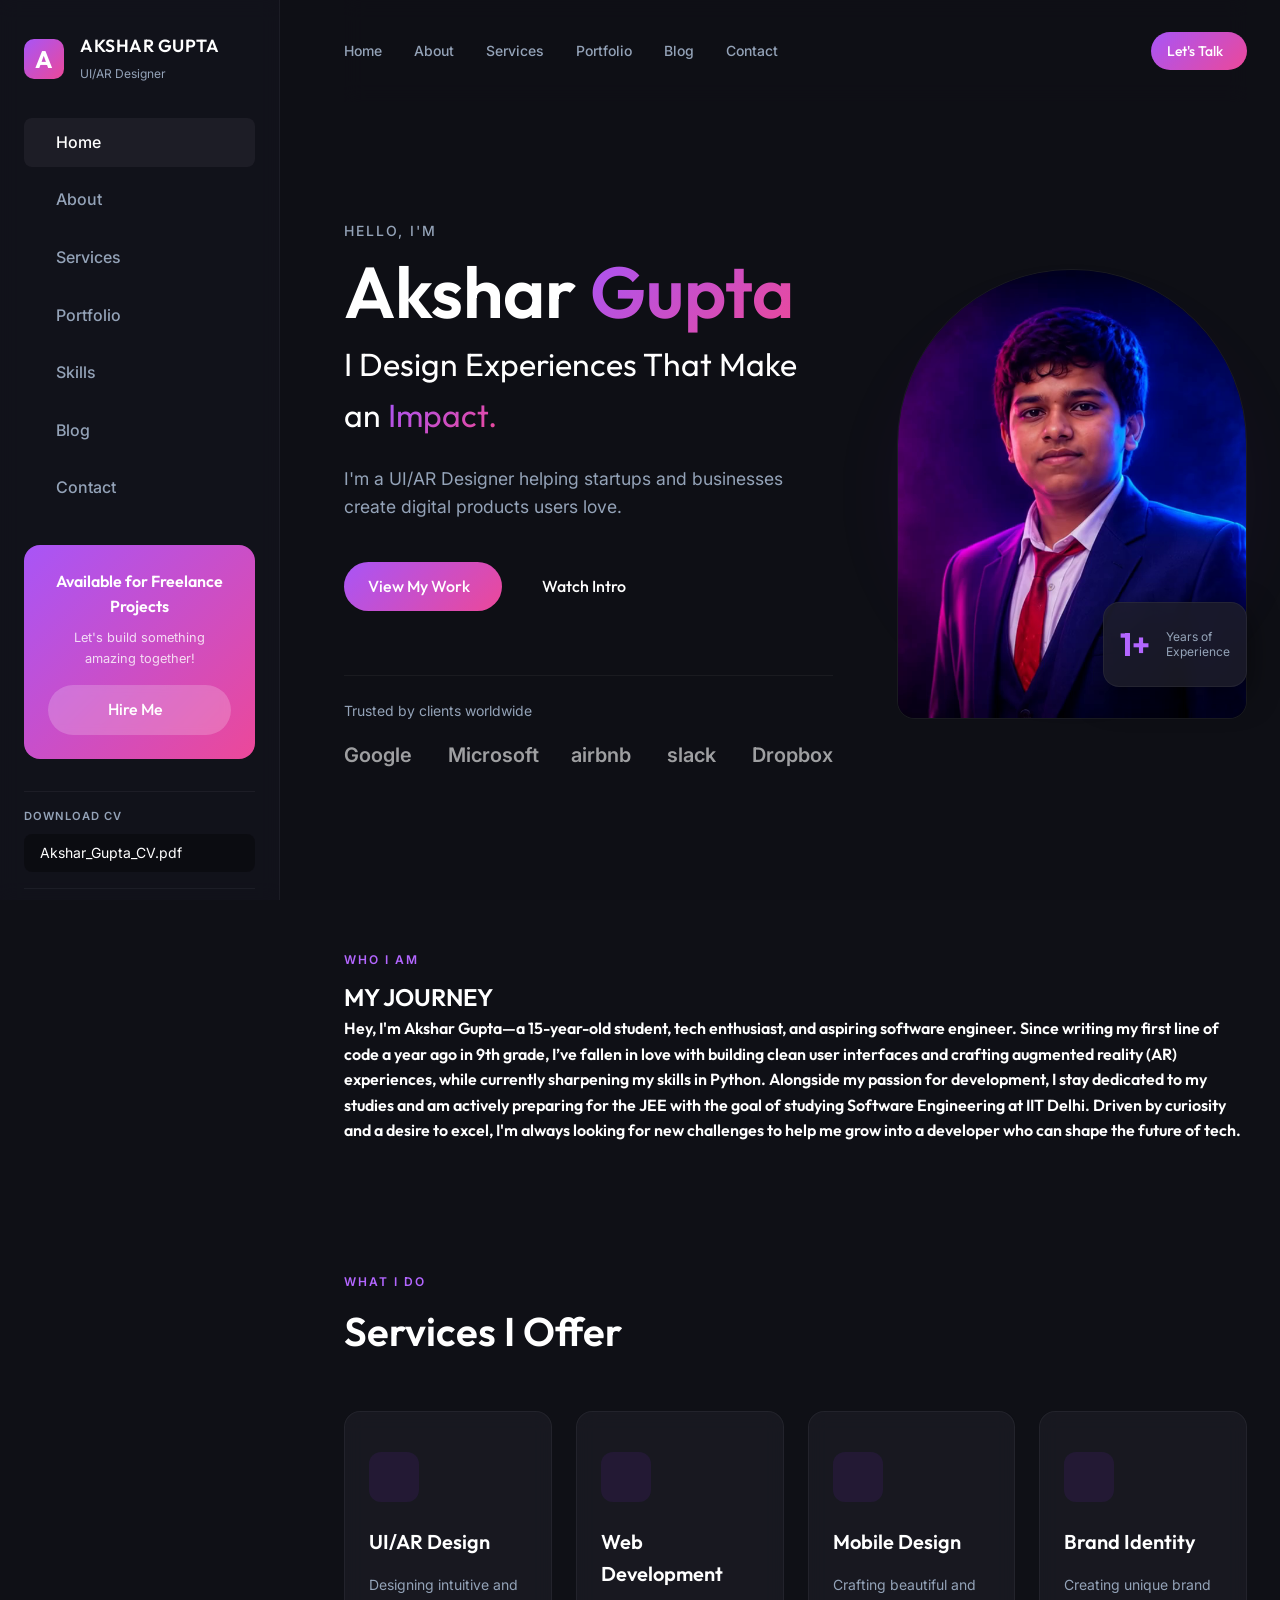
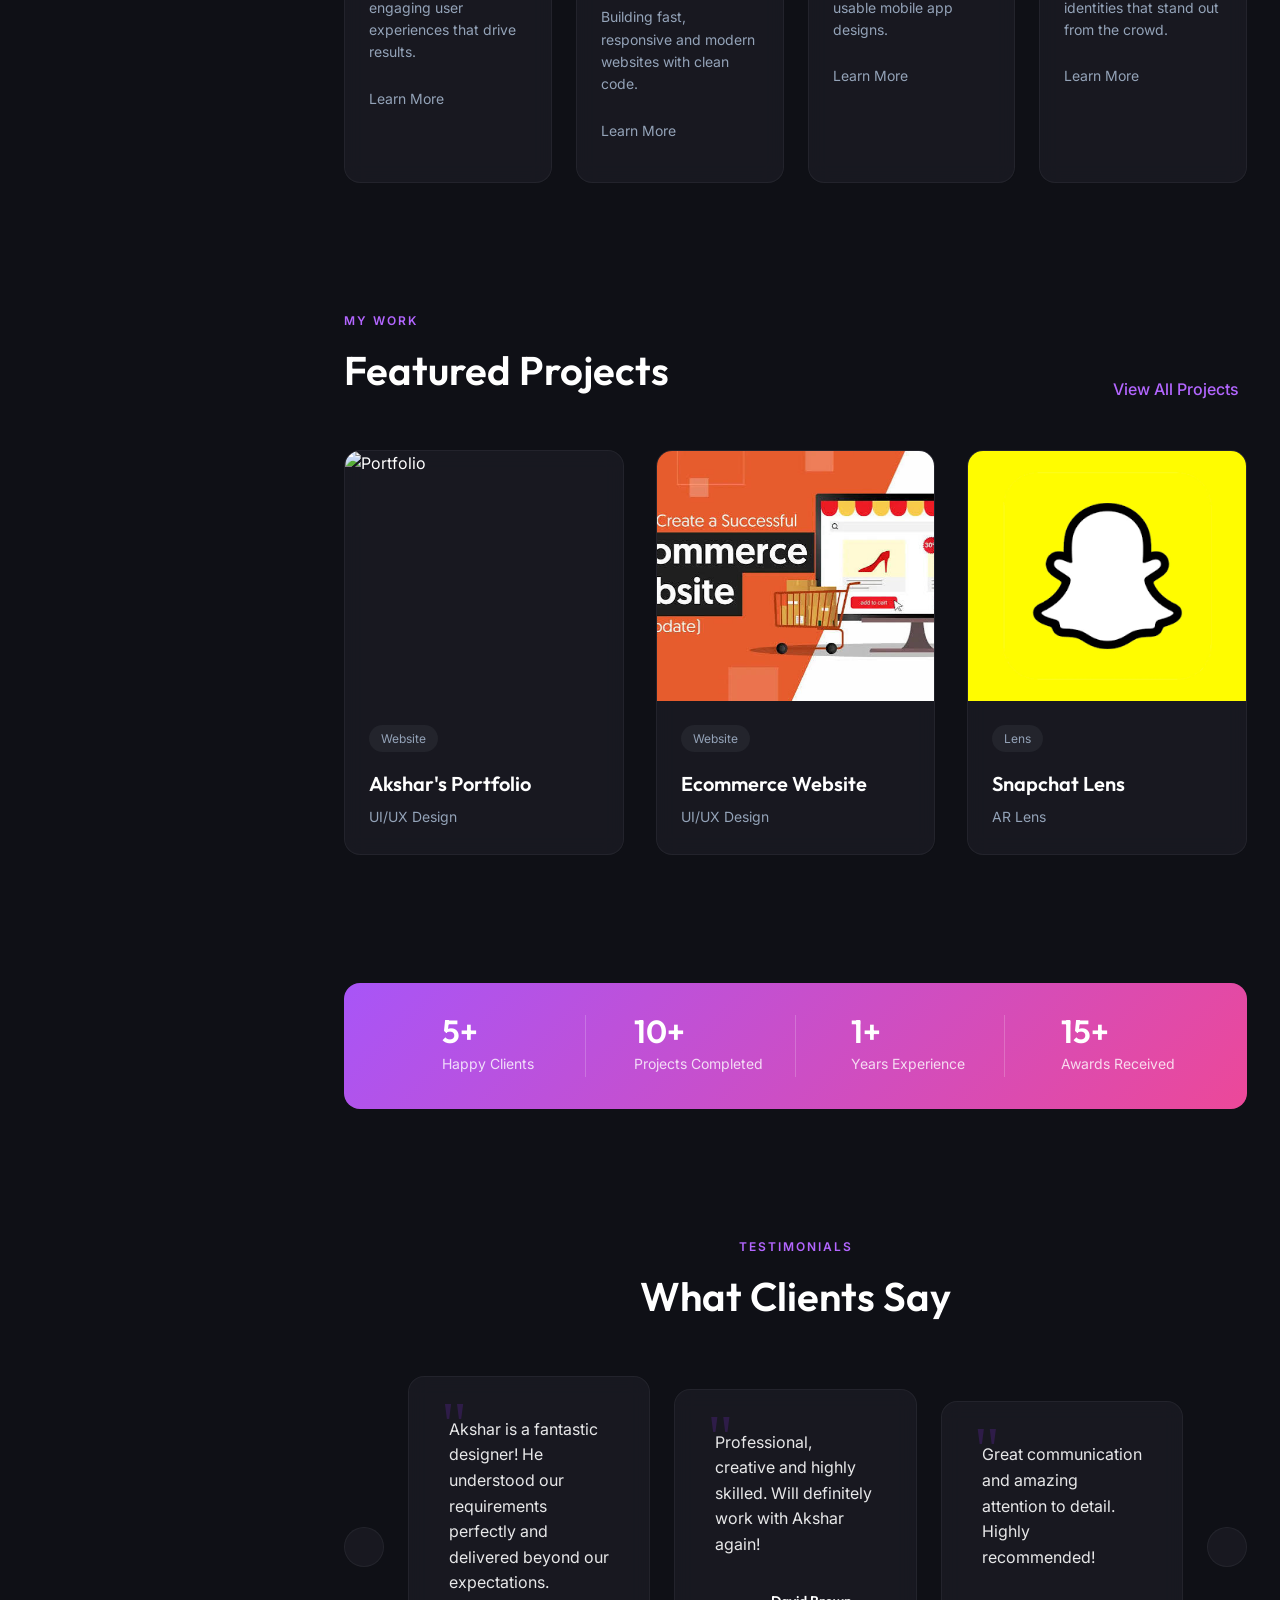
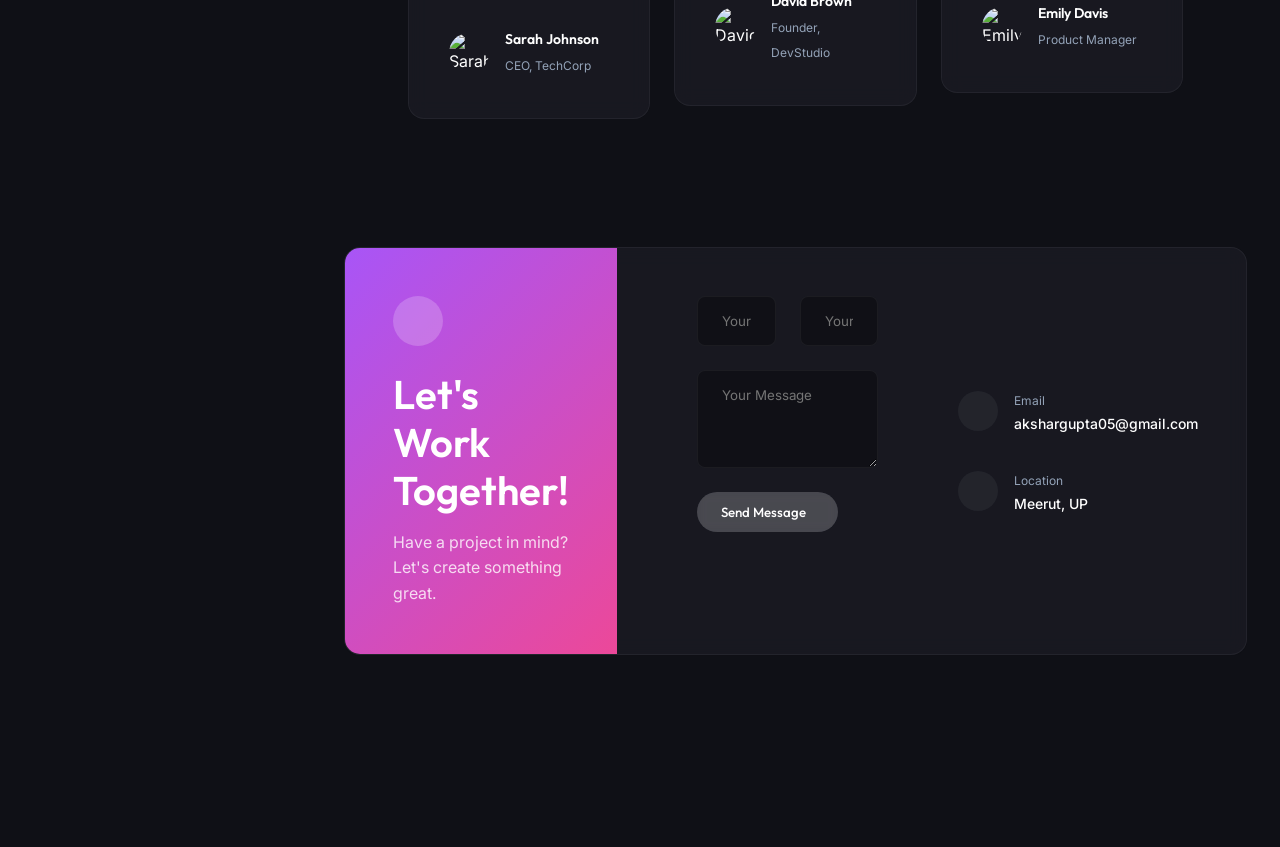
==== index.html @ d47174f4 "Update index.html" ====
<!DOCTYPE html>
<html lang="en">

<head>
    <meta charset="UTF-8">
    <meta name="viewport" content="width=device-width, initial-scale=1.0">
    <link rel="icon" type="image/png" href="favicon.png?">
    <title>Akshar Gupta - UI/AR Designer</title>
    <!-- Fonts -->
    <link rel="preconnect" href="https://fonts.googleapis.com">
    <link rel="preconnect" href="https://fonts.gstatic.com" crossorigin>
    <link
        href="https://fonts.googleapis.com/css2?family=Inter:wght@300;400;500;600&family=Outfit:wght@400;500;600;700&display=swap"
        rel="stylesheet">
    <!-- Icons -->
    <script src="https://unpkg.com/@phosphor-icons/web"></script>
    <link rel="stylesheet" href="style.css">
</head>

<body>
    <!-- Fixed Background Canvas -->
    <div class="canvas-container">
        <canvas id="video-canvas"></canvas>
        <div class="canvas-overlay"></div>
    </div>

    <!-- Main Layout -->
    <div class="layout-container">
        <!-- Sidebar -->
        <aside class="sidebar">
            <div class="logo">
                <div class="logo-icon">A</div>
                <div class="logo-text">
                    <h2>AKSHAR GUPTA</h2>
                    <span>UI/AR Designer</span>
                </div>
            </div>

            <nav class="main-nav">
                <a href="#home" class="active"><i class="ph ph-house"></i> Home</a>
                <a href="#about"><i class="ph ph-user"></i> About</a>
                <a href="#services"><i class="ph ph-phone"></i> Services</a>
                <a href="#portfolio"><i class="ph ph-folder"></i> Portfolio</a>
                <a href="#skills"><i class="ph ph-code"></i> Skills</a>
                <a href="#testimonials"><i class="ph ph-article"></i> Blog</a>
                <a href="#contact"><i class="ph ph-envelope-simple"></i> Contact</a>
            </nav>

            <div class="hire-me-card">
                <h3>Available for Freelance Projects</h3>
                <p>Let's build something amazing together!</p>
                <a href="#contact" class="btn btn-primary btn-full">Hire Me <i class="ph ph-arrow-right"></i></a>
            </div>

            <div class="cv-download">
                <span>DOWNLOAD CV</span>
                <a href="#" class="cv-link"><i class="ph ph-file-pdf"></i> Akshar_Gupta_CV.pdf</a>
            </div>

            <div class="social-links">
                <span>FOLLOW ME</span>
                <div class="icons">
                    <a href="#contact"><i class="ph ph-dribbble-logo"></i></a>
                    <a href="#contact"><i class="ph ph-behance-logo"></i></a>
                    <a href="#contact"><i class="ph ph-linkedin-logo"></i></a>
                    <a href="#contact"><i class="ph ph-github-logo"></i></a>
                </div>
            </div>
        </aside>

        <!-- Main Content -->
        <main class="content-area">
            <!-- Top Nav -->
            <header class="top-header">
                <button class="mobile-menu-btn"
                    style="display: none; background: none; border: none; color: white; font-size: 1.5rem; cursor: pointer;"><i
                        class="ph ph-list"></i></button>
                <nav class="top-nav">
                    <a href="#home">Home</a>
                    <a href="#about">About</a>
                    <a href="#services">Services</a>
                    <a href="#portfolio">Portfolio</a>
                    <a href="#testimonials">Blog</a>
                    <a href="#contact">Contact</a>
                </nav>
                <a href="#contact" class="btn btn-primary btn-sm">Let's Talk <i class="ph ph-paper-plane-tilt"></i></a>
            </header>

            <!-- Hero Section -->
            <section id="home" class="hero-section">
                <div class="hero-content">
                    <span class="greeting">HELLO, I'M</span>
                    <h1 class="hero-title">Akshar <span class="highlight">Gupta</span></h1>
                    <h2 class="hero-subtitle">I Design Experiences That Make an <span class="highlight">Impact.</span>
                    </h2>
                    <p class="hero-desc">I'm a UI/AR Designer helping startups and businesses create digital products
                        users love.</p>
                    <div class="hero-actions">
                        <a href="#portfolio" class="btn btn-primary">View My Work <i class="ph ph-arrow-right"></i></a>
                        <a href="#about" class="btn btn-text"><i class="ph-fill ph-play-circle"></i> Watch Intro</a>
                    </div>

                    <div class="trusted-by">
                        <span>Trusted by clients worldwide</span>
                        <div class="client-logos">
                            <!-- Placeholder text for logos as per design -->
                            <div class="logo-item">Google</div>
                            <div class="logo-item"><i class="ph-fill ph-microsoft-logo"></i> Microsoft</div>
                            <div class="logo-item">airbnb</div>
                            <div class="logo-item"><i class="ph-fill ph-slack-logo"></i> slack</div>
                            <div class="logo-item"><i class="ph-fill ph-dropbox-logo"></i> Dropbox</div>
                        </div>
                    </div>
                </div>
                <div class="hero-image-container">
                    <div class="hero-bg-shapes"></div>
                    <img src="frame_000000.png" alt="Akshar Gupta" class="hero-image">
                    <div class="experience-badge">
                        <span class="years">1+</span>
                        <span class="text">Years of<br>Experience</span>
                    </div>
                </div>
            </section>
            <!-- About Section-->
            <section id="about" class="about-section">
                <div class="about-header">
                    <span class="subtitle">WHO I AM</span>
                    <h2>MY JOURNEY</h2>
                </div>
                <div>
                    <h4>Hey, I'm Akshar Gupta—a 15-year-old student, tech enthusiast, and aspiring software engineer. Since writing my first line of code a year ago in 9th grade, I’ve fallen in love with building clean user interfaces and crafting augmented reality (AR) experiences, while currently sharpening my skills in Python. Alongside my passion for development, I stay dedicated to my studies and am actively preparing for the JEE with the goal of studying Software Engineering at IIT Delhi. Driven by curiosity and a desire to excel, I'm always looking for new challenges to help me grow into a developer who can shape the future of tech.</h4>
                </div>
            </section>
            <!-- Services Section -->
            <section id="services" class="services-section">
                <div class="section-header">
                    <span class="subtitle">WHAT I DO</span>
                    <h2>Services I Offer</h2>
                </div>
                <div class="services-grid">
                    <div class="service-card">
                        <div class="icon-wrapper"><i class="ph ph-rocket-launch"></i></div>
                        <h3>UI/AR Design</h3>
                        <p>Designing intuitive and engaging user experiences that drive results.</p>
                        <a href="#" class="learn-more">Learn More <i class="ph ph-arrow-right"></i></a>
                    </div>
                    <div class="service-card">
                        <div class="icon-wrapper"><i class="ph ph-code"></i></div>
                        <h3>Web Development</h3>
                        <p>Building fast, responsive and modern websites with clean code.</p>
                        <a href="#" class="learn-more">Learn More <i class="ph ph-arrow-right"></i></a>
                    </div>
                    <div class="service-card">
                        <div class="icon-wrapper"><i class="ph ph-device-mobile"></i></div>
                        <h3>Mobile Design</h3>
                        <p>Crafting beautiful and usable mobile app designs.</p>
                        <a href="#" class="learn-more">Learn More <i class="ph ph-arrow-right"></i></a>
                    </div>
                    <div class="service-card">
                        <div class="icon-wrapper"><i class="ph ph-paint-brush"></i></div>
                        <h3>Brand Identity</h3>
                        <p>Creating unique brand identities that stand out from the crowd.</p>
                        <a href="#" class="learn-more">Learn More <i class="ph ph-arrow-right"></i></a>
                    </div>
                </div>
            </section>

            <!-- Portfolio Section -->
            <section id="portfolio" class="portfolio-section">
                <div class="section-header flex-between">
                    <div>
                        <span class="subtitle">MY WORK</span>
                        <h2>Featured Projects</h2>
                    </div>
                    <a href="#" class="view-all">View All Projects <i class="ph ph-arrow-right"></i></a>
                </div>
                <div class="projects-grid">
                    <div class="project-card">
                        <div class="project-image">
                            <a href="https://akshar-gupta-portfolio.vercel.app" target="_blank">
                                <img src="https://images.unsplash.com/photo-1460925895917-afdab827c52f?ixlib=rb-4.0.3&auto=format&fit=crop&w=800&q=80"
                                    alt="Portfolio">
                            </a>
                        </div>
                        <div class="project-info">
                            <span class="tag">Website</span>
                            <h3>Akshar's Portfolio</h3>
                            <span class="category">UI/UX Design</span>
                        </div>
                    </div>
                    <div class="project-card">
                        <div class="project-image">
                            <img src="images.jpg"
                                alt="Business Website">
                        </div>
                        <div class="project-info">
                            <span class="tag">Website</span>
                            <h3>Ecommerce Website</h3>
                            <span class="category">UI/UX Design</span>
                        </div>
                    </div>
                    <div class="project-card">
                        <div class="project-image">
                            <a href="https://www.snapchat.com/unlock/?type=SNAPCODE&uuid=b04ed0bdcc5c4114890762eeefd9dff5&metadata=01" target="_blank">
                                <img src="images.png"
                                    alt="Snapchat lenses">
                            </a>
                        </div>
                        <div class="project-info">
                            <span class="tag">Lens</span>
                            <h3>Snapchat Lens</h3>
                            <span class="category">AR Lens</span>
                        </div>
                    </div>
                </div>
            </section>

            <!-- Stats Banner -->
            <div class="stats-banner">
                <div class="stat-item">
                    <i class="ph ph-smiley"></i>
                    <div>
                        <h4>5+</h4>
                        <span>Happy Clients</span>
                    </div>
                </div>
                <div class="stat-item">
                    <i class="ph ph-folder-open"></i>
                    <div>
                        <h4>10+</h4>
                        <span>Projects Completed</span>
                    </div>
                </div>
                <div class="stat-item">
                    <i class="ph ph-coffee"></i>
                    <div>
                        <h4>1+</h4>
                        <span>Years Experience</span>
                    </div>
                </div>
                <div class="stat-item">
                    <i class="ph ph-trophy"></i>
                    <div>
                        <h4>15+</h4>
                        <span>Awards Received</span>
                    </div>
                </div>
            </div>

            <!-- Testimonials -->
            <section id="testimonials" class="testimonials-section">
                <div class="section-header text-center">
                    <span class="subtitle">TESTIMONIALS</span>
                    <h2>What Clients Say</h2>
                </div>
                <div class="testimonials-grid">
                    <button class="nav-btn prev"><i class="ph ph-caret-left"></i></button>
                    <div class="testimonial-card">
                        <div class="quote-icon">"</div>
                        <p>Akshar is a fantastic designer! He understood our requirements perfectly and delivered beyond
                            our expectations.</p>
                        <div class="author">
                            <img src="https://images.unsplash.com/photo-1494790108377-be9c29b29330?ixlib=rb-4.0.3&auto=format&fit=crop&w=150&q=80"
                                alt="Sarah Johnson">
                            <div>
                                <h4>Sarah Johnson</h4>
                                <span>CEO, TechCorp</span>
                            </div>
                        </div>
                    </div>
                    <div class="testimonial-card">
                        <div class="quote-icon">"</div>
                        <p>Professional, creative and highly skilled. Will definitely work with Akshar again!</p>
                        <div class="author">
                            <img src="https://images.unsplash.com/photo-1599566150163-29194dcaad36?ixlib=rb-4.0.3&auto=format&fit=crop&w=150&q=80"
                                alt="David Brown">
                            <div>
                                <h4>David Brown</h4>
                                <span>Founder, DevStudio</span>
                            </div>
                        </div>
                    </div>
                    <div class="testimonial-card">
                        <div class="quote-icon">"</div>
                        <p>Great communication and amazing attention to detail. Highly recommended!</p>
                        <div class="author">
                            <img src="https://images.unsplash.com/photo-1438761681033-6461ffad8d80?ixlib=rb-4.0.3&auto=format&fit=crop&w=150&q=80"
                                alt="Emily Davis">
                            <div>
                                <h4>Emily Davis</h4>
                                <span>Product Manager</span>
                            </div>
                        </div>
                    </div>
                    <button class="nav-btn next"><i class="ph ph-caret-right"></i></button>
                </div>
            </section>

            <!-- Contact Section -->
            <section id="contact" class="contact-section">
                <div class="contact-cta">
                    <div class="icon-wrapper"><i class="ph ph-paper-plane-tilt"></i></div>
                    <h2>Let's Work<br>Together!</h2>
                    <p>Have a project in mind?<br>Let's create something great.</p>
                </div>
                <div class="contact-form-container">
                    <form class="contact-form">
                        <div class="input-group">
                            <input type="text" placeholder="Your Name" required>
                            <input type="email" placeholder="Your Email" required>
                        </div>
                        <textarea placeholder="Your Message" rows="4" required></textarea>
                        <button type="submit" class="btn btn-primary">Send Message <i
                                class="ph ph-paper-plane-tilt"></i></button>
                    </form>
                </div>
                <div class="contact-info">
                    <div class="info-item">
                        <div class="icon"><i class="ph ph-envelope-simple"></i></div>
                        <div>
                            <span>Email</span>
                            <p>akshargupta05@gmail.com</p>
                        </div>
                    </div>
                    <div class="info-item">
                        <div class="icon"><i class="ph ph-map-pin"></i></div>
                        <div>
                            <span>Location</span>
                            <p>Meerut, UP</p>
                        </div>
                    </div>
                </div>
            </section>
        </main>
    </div>

    <script src="script.js"></script>
</body>

</html>
---- style.css ----
:root {
    /* Colors */
    --bg-dark: #0f1016;
    --bg-card: rgba(30, 31, 41, 0.6);
    --bg-card-hover: rgba(40, 41, 55, 0.8);
    --primary: #8a2be2;
    --primary-light: #b366ff;
    --primary-gradient: linear-gradient(135deg, #a855f7, #ec4899);
    --text-main: #ffffff;
    --text-muted: #94a3b8;
    --border-color: rgba(255, 255, 255, 0.05);
    
    /* Metrics */
    --sidebar-width: 280px;
    --border-radius: 16px;
    --border-radius-sm: 8px;
    --transition: all 0.3s ease;
}

* {
    margin: 0;
    padding: 0;
    box-sizing: border-box;
}

html {
    scroll-behavior: smooth;
}

body {
    font-family: 'Inter', sans-serif;
    color: var(--text-main);
    background-color: var(--bg-dark);
    line-height: 1.6;
    overflow-x: hidden;
}

h1, h2, h3, h4, h5, h6 {
    font-family: 'Outfit', sans-serif;
    font-weight: 600;
}

a {
    text-decoration: none;
    color: inherit;
    transition: var(--transition);
}

ul {
    list-style: none;
}

/* Background Canvas */
.canvas-container {
    position: fixed;
    top: 0;
    left: 0;
    width: 100vw;
    height: 100vh;
    z-index: -1;
    pointer-events: none;
}

#video-canvas {
    width: 100%;
    height: 100%;
    object-fit: cover;
}

.canvas-overlay {
    position: absolute;
    top: 0;
    left: 0;
    width: 100%;
    height: 100%;
    background: rgba(15, 16, 22, 0.7); /* Dark overlay to make text readable */
    backdrop-filter: blur(2px);
}

/* Layout */
.layout-container {
    display: flex;
    min-height: 100vh;
    max-width: 1600px;
    margin: 0 auto;
}

/* Sidebar */
.sidebar {
    width: var(--sidebar-width);
    background: rgba(20, 21, 30, 0.6);
    backdrop-filter: blur(10px);
    border-right: 1px solid var(--border-color);
    position: fixed;
    top: 0;
    left: max(0px, calc((100% - 1600px) / 2));
    height: 100vh;
    padding: 2rem 1.5rem;
    display: flex;
    flex-direction: column;
    gap: 2rem;
    overflow-y: auto;
    z-index: 100;
}

/* Custom Scrollbar for sidebar */
.sidebar::-webkit-scrollbar {
    width: 4px;
}
.sidebar::-webkit-scrollbar-thumb {
    background: var(--border-color);
    border-radius: 4px;
}

.logo {
    display: flex;
    align-items: center;
    gap: 1rem;
}

.logo-icon {
    width: 40px;
    height: 40px;
    background: var(--primary-gradient);
    border-radius: 10px;
    display: flex;
    align-items: center;
    justify-content: center;
    font-family: 'Outfit', sans-serif;
    font-size: 1.5rem;
    font-weight: 700;
}

.logo-text h2 {
    font-size: 1.1rem;
    letter-spacing: 0.5px;
}

.logo-text span {
    font-size: 0.75rem;
    color: var(--text-muted);
}

.main-nav {
    display: flex;
    flex-direction: column;
    gap: 0.5rem;
}

.main-nav a {
    display: flex;
    align-items: center;
    gap: 1rem;
    padding: 0.75rem 1rem;
    border-radius: var(--border-radius-sm);
    color: var(--text-muted);
    font-weight: 500;
}

.main-nav a:hover, .main-nav a.active {
    background: rgba(255, 255, 255, 0.05);
    color: var(--text-main);
}

.main-nav a i {
    font-size: 1.25rem;
}

.hire-me-card {
    background: var(--primary-gradient);
    padding: 1.5rem;
    border-radius: var(--border-radius);
    text-align: center;
    margin-top: auto;
}

.hire-me-card h3 {
    font-size: 1rem;
    margin-bottom: 0.5rem;
}

.hire-me-card p {
    font-size: 0.8rem;
    color: rgba(255, 255, 255, 0.8);
    margin-bottom: 1rem;
}

.btn {
    display: inline-flex;
    align-items: center;
    justify-content: center;
    gap: 0.5rem;
    padding: 0.75rem 1.5rem;
    border-radius: 100px;
    font-weight: 500;
    font-family: 'Outfit', sans-serif;
    cursor: pointer;
    border: none;
    outline: none;
}

.btn-primary {
    background: rgba(255, 255, 255, 0.2);
    color: #fff;
    backdrop-filter: blur(5px);
}

.btn-primary:hover {
    background: rgba(255, 255, 255, 0.3);
}

.btn-full {
    width: 100%;
}

.btn-sm {
    padding: 0.5rem 1rem;
    font-size: 0.875rem;
    background: var(--primary-gradient);
}

.btn-text {
    background: transparent;
    padding: 0;
    color: var(--text-main);
}
.btn-text i {
    font-size: 2.5rem;
    color: var(--primary-light);
}

.cv-download {
    padding: 1rem 0;
    border-top: 1px solid var(--border-color);
    border-bottom: 1px solid var(--border-color);
}

.cv-download span {
    display: block;
    font-size: 0.7rem;
    font-weight: 600;
    letter-spacing: 1px;
    color: var(--text-muted);
    margin-bottom: 0.5rem;
}

.cv-link {
    display: flex;
    align-items: center;
    gap: 0.5rem;
    font-size: 0.875rem;
    background: rgba(0,0,0,0.3);
    padding: 0.5rem;
    border-radius: var(--border-radius-sm);
}

.social-links span {
    display: block;
    font-size: 0.7rem;
    font-weight: 600;
    letter-spacing: 1px;
    color: var(--text-muted);
    margin-bottom: 0.5rem;
}

.social-links .icons {
    display: flex;
    gap: 1rem;
}

.social-links a {
    width: 32px;
    height: 32px;
    border-radius: 50%;
    background: rgba(255,255,255,0.05);
    display: flex;
    align-items: center;
    justify-content: center;
    color: var(--text-muted);
}

.social-links a:hover {
    background: var(--primary);
    color: #fff;
}

/* Main Content Area */
.content-area {
    margin-left: var(--sidebar-width);
    flex: 1;
    padding: 0 4rem 4rem 4rem;
    position: relative;
}

/* Top Header */
.top-header {
    display: flex;
    justify-content: space-between;
    align-items: center;
    padding: 2rem 0;
    position: sticky;
    top: 0;
    z-index: 50;
    background: rgba(15, 16, 22, 0.8);
    backdrop-filter: blur(10px);
    margin-bottom: 2rem;
}

.top-nav {
    display: flex;
    gap: 2rem;
}

.top-nav a {
    font-size: 0.875rem;
    font-weight: 500;
    color: var(--text-muted);
}

.top-nav a:hover {
    color: var(--text-main);
}

/* Typography Utility */
.highlight {
    background: var(--primary-gradient);
    -webkit-background-clip: text;
    background-clip: text;
    -webkit-text-fill-color: transparent;
}

.subtitle {
    font-size: 0.75rem;
    font-weight: 600;
    letter-spacing: 2px;
    color: var(--primary-light);
    text-transform: uppercase;
    display: block;
    margin-bottom: 0.5rem;
}

/* Hero Section */
.hero-section {
    display: grid;
    grid-template-columns: 1fr 1fr;
    gap: 4rem;
    align-items: center;
    min-height: 80vh;
    margin-bottom: 6rem;
}

.hero-content .greeting {
    font-size: 0.875rem;
    letter-spacing: 2px;
    color: var(--text-muted);
    font-weight: 500;
}

.hero-title {
    font-size: 4.5rem;
    line-height: 1.1;
    margin: 0.5rem 0;
}

.hero-subtitle {
    font-size: 2rem;
    font-weight: 400;
    margin-bottom: 1.5rem;
}

.hero-desc {
    color: var(--text-muted);
    font-size: 1.1rem;
    margin-bottom: 2.5rem;
    max-width: 90%;
}

.hero-actions {
    display: flex;
    align-items: center;
    gap: 2rem;
    margin-bottom: 4rem;
}

.hero-actions .btn-primary {
    background: var(--primary-gradient);
}

.trusted-by {
    border-top: 1px solid var(--border-color);
    padding-top: 1.5rem;
}

.trusted-by span {
    font-size: 0.875rem;
    color: var(--text-muted);
    display: block;
    margin-bottom: 1rem;
}

.client-logos {
    display: flex;
    gap: 2rem;
    align-items: center;
    opacity: 0.6;
}

.client-logos .logo-item {
    font-size: 1.25rem;
    font-weight: 600;
    display: flex;
    align-items: center;
    gap: 0.25rem;
}

.hero-image-container {
    position: relative;
    display: flex;
    justify-content: center;
}

.hero-bg-shapes {
    position: absolute;
    width: 400px;
    height: 400px;
    background: radial-gradient(circle, var(--primary) 0%, transparent 70%);
    opacity: 0.2;
    top: 50%;
    left: 50%;
    transform: translate(-50%, -50%);
    border-radius: 50%;
    filter: blur(40px);
}

.hero-image {
    width: 350px;
    height: 450px;
    object-fit: cover;
    border-radius: 200px 200px 20px 20px;
    position: relative;
    z-index: 2;
    border: 1px solid var(--border-color);
}

.experience-badge {
    position: absolute;
    bottom: 2rem;
    right: 0;
    background: rgba(30, 31, 41, 0.8);
    backdrop-filter: blur(10px);
    border: 1px solid var(--border-color);
    padding: 1rem;
    border-radius: var(--border-radius);
    display: flex;
    align-items: center;
    gap: 1rem;
    z-index: 3;
    box-shadow: 0 10px 30px rgba(0,0,0,0.5);
}

.experience-badge .years {
    font-size: 2rem;
    font-weight: 700;
    font-family: 'Outfit', sans-serif;
    color: var(--primary-light);
}

.experience-badge .text {
    font-size: 0.75rem;
    color: var(--text-muted);
    line-height: 1.2;
}

/* Sections Global */
section {
    margin-bottom: 8rem;
}

.section-header {
    margin-bottom: 3rem;
}

.section-header h2 {
    font-size: 2.5rem;
}

.flex-between {
    display: flex;
    justify-content: space-between;
    align-items: flex-end;
}

.view-all {
    display: flex;
    align-items: center;
    gap: 0.5rem;
    color: var(--primary-light);
    font-weight: 500;
}
.view-all:hover {
    color: #fff;
}

.text-center {
    text-align: center;
}

/* Services */
.services-grid {
    display: grid;
    grid-template-columns: repeat(4, 1fr);
    gap: 1.5rem;
}

.service-card {
    background: var(--bg-card);
    backdrop-filter: blur(10px);
    border: 1px solid var(--border-color);
    padding: 2.5rem 1.5rem;
    border-radius: var(--border-radius);
    transition: var(--transition);
}

.service-card:hover {
    transform: translateY(-10px);
    background: var(--bg-card-hover);
    border-color: rgba(255,255,255,0.1);
}

.service-card .icon-wrapper {
    width: 50px;
    height: 50px;
    background: rgba(138, 43, 226, 0.1);
    color: var(--primary-light);
    display: flex;
    align-items: center;
    justify-content: center;
    border-radius: 12px;
    font-size: 1.5rem;
    margin-bottom: 1.5rem;
}

.service-card h3 {
    margin-bottom: 1rem;
    font-size: 1.25rem;
}

.service-card p {
    color: var(--text-muted);
    font-size: 0.875rem;
    margin-bottom: 1.5rem;
}

.learn-more {
    font-size: 0.875rem;
    color: var(--text-muted);
    display: flex;
    align-items: center;
    gap: 0.5rem;
}

.service-card:hover .learn-more {
    color: var(--primary-light);
}

/* Portfolio */
.projects-grid {
    display: grid;
    grid-template-columns: repeat(3, 1fr);
    gap: 2rem;
}

.project-card {
    background: var(--bg-card);
    backdrop-filter: blur(10px);
    border-radius: var(--border-radius);
    overflow: hidden;
    border: 1px solid var(--border-color);
    transition: var(--transition);
}

.project-card:hover {
    transform: translateY(-5px);
}

.project-image {
    width: 100%;
    height: 250px;
    overflow: hidden;
}

.project-image img {
    width: 100%;
    height: 100%;
    object-fit: cover;
    transition: transform 0.5s ease;
}

.project-card:hover .project-image img {
    transform: scale(1.05);
}

.project-info {
    padding: 1.5rem;
}

.project-info .tag {
    font-size: 0.75rem;
    background: rgba(255,255,255,0.05);
    padding: 0.25rem 0.75rem;
    border-radius: 100px;
    color: var(--text-muted);
    margin-bottom: 1rem;
    display: inline-block;
}

.project-info h3 {
    font-size: 1.25rem;
    margin-bottom: 0.25rem;
}

.project-info .category {
    font-size: 0.875rem;
    color: var(--text-muted);
}

/* Stats Banner */
.stats-banner {
    display: grid;
    grid-template-columns: repeat(4, 1fr);
    background: var(--primary-gradient);
    border-radius: var(--border-radius);
    padding: 2rem;
    margin-bottom: 8rem;
}

.stat-item {
    display: flex;
    align-items: center;
    justify-content: center;
    gap: 1rem;
    border-right: 1px solid rgba(255,255,255,0.2);
}

.stat-item:last-child {
    border-right: none;
}

.stat-item i {
    font-size: 2.5rem;
    opacity: 0.8;
}

.stat-item h4 {
    font-size: 2rem;
    line-height: 1;
    margin-bottom: 0.25rem;
}

.stat-item span {
    font-size: 0.875rem;
    opacity: 0.8;
}

/* Testimonials */
.testimonials-grid {
    display: flex;
    align-items: center;
    gap: 1.5rem;
}

.nav-btn {
    width: 40px;
    height: 40px;
    border-radius: 50%;
    background: var(--bg-card);
    border: 1px solid var(--border-color);
    color: #fff;
    display: flex;
    align-items: center;
    justify-content: center;
    cursor: pointer;
    transition: var(--transition);
}

.nav-btn:hover {
    background: rgba(255,255,255,0.1);
}

.testimonial-card {
    flex: 1;
    background: var(--bg-card);
    backdrop-filter: blur(10px);
    border: 1px solid var(--border-color);
    padding: 2.5rem;
    border-radius: var(--border-radius);
    position: relative;
}

.quote-icon {
    font-size: 4rem;
    font-family: serif;
    color: var(--primary);
    opacity: 0.2;
    position: absolute;
    top: 1rem;
    left: 2rem;
    line-height: 1;
}

.testimonial-card p {
    font-size: 1rem;
    color: rgba(255,255,255,0.9);
    margin-bottom: 2rem;
    position: relative;
    z-index: 2;
}

.testimonial-card .author {
    display: flex;
    align-items: center;
    gap: 1rem;
}

.author img {
    width: 40px;
    height: 40px;
    border-radius: 50%;
    object-fit: cover;
}

.author h4 {
    font-size: 0.875rem;
    margin-bottom: 0.1rem;
}

.author span {
    font-size: 0.75rem;
    color: var(--text-muted);
}

/* Contact */
.contact-section {
    display: flex;
    gap: 2rem;
    background: var(--bg-card);
    backdrop-filter: blur(10px);
    border-radius: var(--border-radius);
    border: 1px solid var(--border-color);
    padding: 0;
    overflow: hidden;
}

.contact-cta {
    background: var(--primary-gradient);
    padding: 3rem;
    flex: 1;
    display: flex;
    flex-direction: column;
    justify-content: center;
}

.contact-cta .icon-wrapper {
    width: 50px;
    height: 50px;
    background: rgba(255,255,255,0.2);
    border-radius: 50%;
    display: flex;
    align-items: center;
    justify-content: center;
    font-size: 1.5rem;
    margin-bottom: 1.5rem;
}

.contact-cta h2 {
    font-size: 2.5rem;
    line-height: 1.2;
    margin-bottom: 1rem;
}

.contact-cta p {
    color: rgba(255,255,255,0.8);
}

.contact-form-container {
    flex: 1.5;
    padding: 3rem;
}

.contact-form {
    display: flex;
    flex-direction: column;
    gap: 1.5rem;
}

.input-group {
    display: flex;
    gap: 1.5rem;
}

.contact-form input, .contact-form textarea {
    width: 100%;
    background: rgba(0,0,0,0.3);
    border: 1px solid var(--border-color);
    padding: 1rem 1.5rem;
    border-radius: var(--border-radius-sm);
    color: #fff;
    font-family: 'Inter', sans-serif;
    outline: none;
    transition: var(--transition);
}

.contact-form input:focus, .contact-form textarea:focus {
    border-color: var(--primary-light);
}

.contact-form button {
    align-self: flex-start;
}

.contact-info {
    flex: 1;
    padding: 3rem 3rem 3rem 0;
    display: flex;
    flex-direction: column;
    gap: 2rem;
    justify-content: center;
}

.info-item {
    display: flex;
    align-items: center;
    gap: 1rem;
}

.info-item .icon {
    width: 40px;
    height: 40px;
    border-radius: 50%;
    background: rgba(255,255,255,0.05);
    display: flex;
    align-items: center;
    justify-content: center;
    color: var(--text-muted);
}

.info-item span {
    font-size: 0.75rem;
    color: var(--text-muted);
}

.info-item p {
    font-size: 0.875rem;
    font-weight: 500;
}

/* --- Responsive Design --- */

/* Tablets (1024px and below) */
@media screen and (max-width: 1024px) {
    .hero-section {
        grid-template-columns: 1fr;
        text-align: center;
        gap: 2rem;
    }
    
    .hero-content {
        order: 2;
        display: flex;
        flex-direction: column;
        align-items: center;
    }

    .hero-desc {
        max-width: 100%;
    }
    
    .hero-actions {
        justify-content: center;
    }

    .hero-image-container {
        order: 1;
    }

    .services-grid {
        grid-template-columns: repeat(2, 1fr);
    }

    .projects-grid {
        grid-template-columns: repeat(2, 1fr);
    }
    
    .stats-banner {
        grid-template-columns: repeat(2, 1fr);
        gap: 2rem;
    }

    .stat-item {
        border-right: none;
        border-bottom: 1px solid rgba(255,255,255,0.2);
        padding-bottom: 1rem;
    }
    
    .stat-item:nth-child(3),
    .stat-item:nth-child(4) {
        border-bottom: none;
        padding-bottom: 0;
    }

    .contact-section {
        flex-direction: column;
    }
    
    .contact-cta, .contact-form-container, .contact-info {
        padding: 2rem;
    }
    .contact-info {
        padding-top: 0;
    }
}

/* Mobile (768px and below) */
@media screen and (max-width: 768px) {
    .sidebar {
        transform: translateX(-100%);
        transition: transform 0.3s ease;
    }
    
    .sidebar.active {
        transform: translateX(0);
    }

    .content-area {
        margin-left: 0;
        padding: 0 1.5rem 2rem 1.5rem;
    }

    .top-header {
        padding: 1rem 0;
    }

    .mobile-menu-btn {
        display: block !important;
    }
    
    .top-nav {
        display: none;
    }
    
    .top-header .btn-primary {
        display: none;
    }

    .hero-title {
        font-size: 3rem;
    }
    
    .hero-subtitle {
        font-size: 1.5rem;
    }

    .hero-image {
        width: 280px;
        height: 360px;
    }

    .services-grid {
        grid-template-columns: 1fr;
    }

    .projects-grid {
        grid-template-columns: 1fr;
    }

    .stats-banner {
        grid-template-columns: 1fr;
        gap: 1.5rem;
    }

    .stat-item {
        border-bottom: 1px solid rgba(255,255,255,0.2);
    }
    
    .stat-item:last-child {
        border-bottom: none;
    }

    .testimonials-grid {
        flex-direction: column;
    }

    .input-group {
        flex-direction: column;
        gap: 1rem;
    }
}

/* Small Mobile (480px and below) */
@media screen and (max-width: 480px) {
    .hero-title {
        font-size: 2.2rem;
    }
    
    .hero-subtitle {
        font-size: 1.2rem;
    }

    .hero-image {
        width: 100%;
        height: auto;
    }
    
    .section-header h2 {
        font-size: 2rem;
    }

    .content-area {
        padding: 0 1rem 2rem 1rem;
    }

    .hire-me-card {
        padding: 1rem;
    }

    .stat-item h4 {
        font-size: 1.5rem;
    }

    .contact-cta h2 {
        font-size: 2rem;
    }
    
    .contact-cta, .contact-form-container, .contact-info {
        padding: 1.5rem;
    }
}
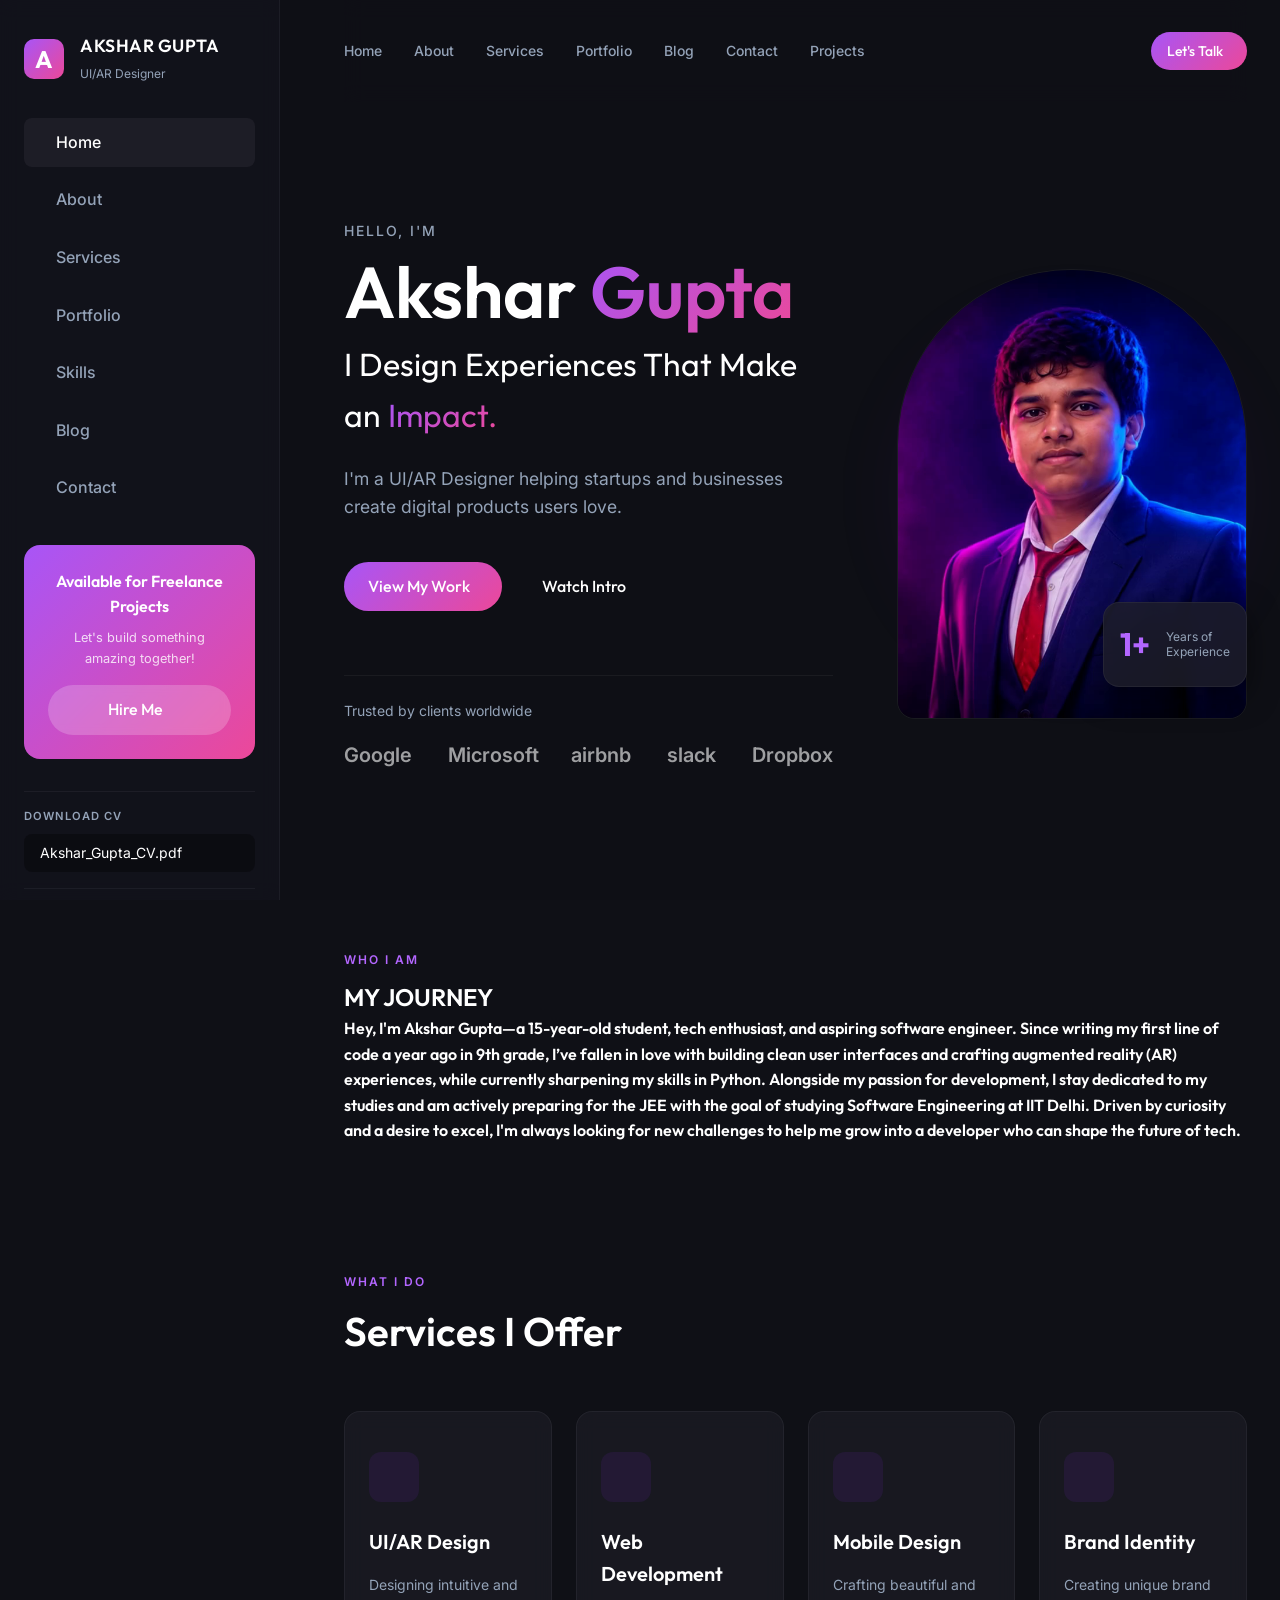
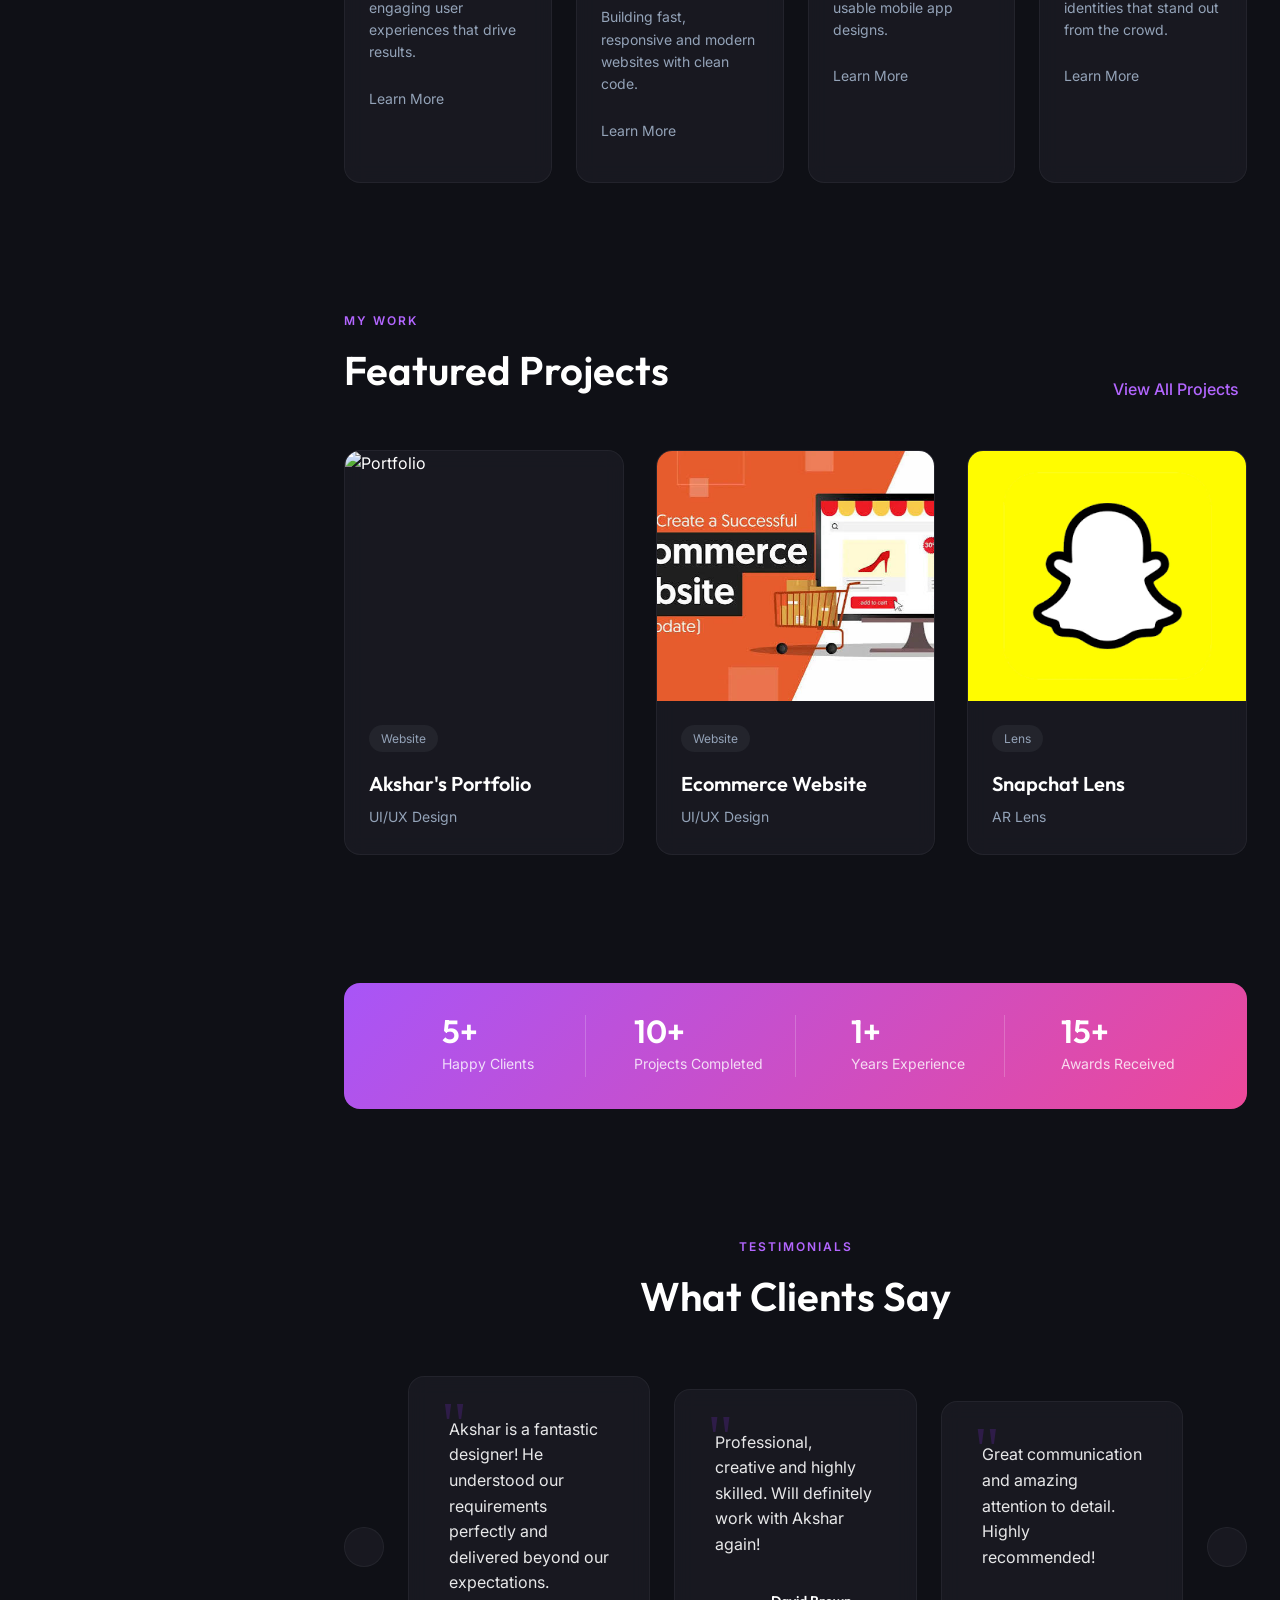
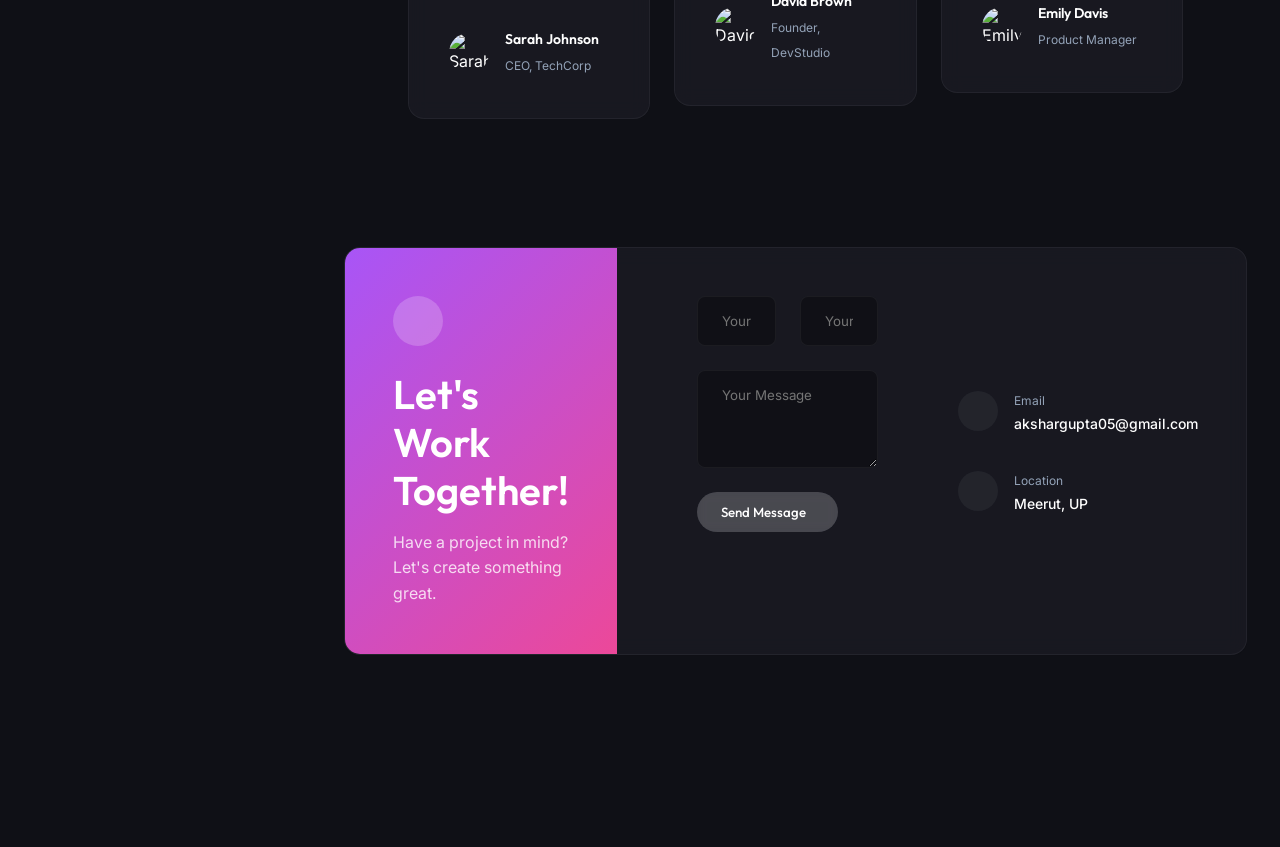
==== commit 034a4ecd: "Update index.html" ====
--- a/index.html
+++ b/index.html
@@ -82,6 +82,7 @@
                     <a href="#portfolio">Portfolio</a>
                     <a href="#testimonials">Blog</a>
                     <a href="#contact">Contact</a>
+                    <a href=#projects">Projects</a>
                 </nav>
                 <a href="#contact" class="btn btn-primary btn-sm">Let's Talk <i class="ph ph-paper-plane-tilt"></i></a>
             </header>
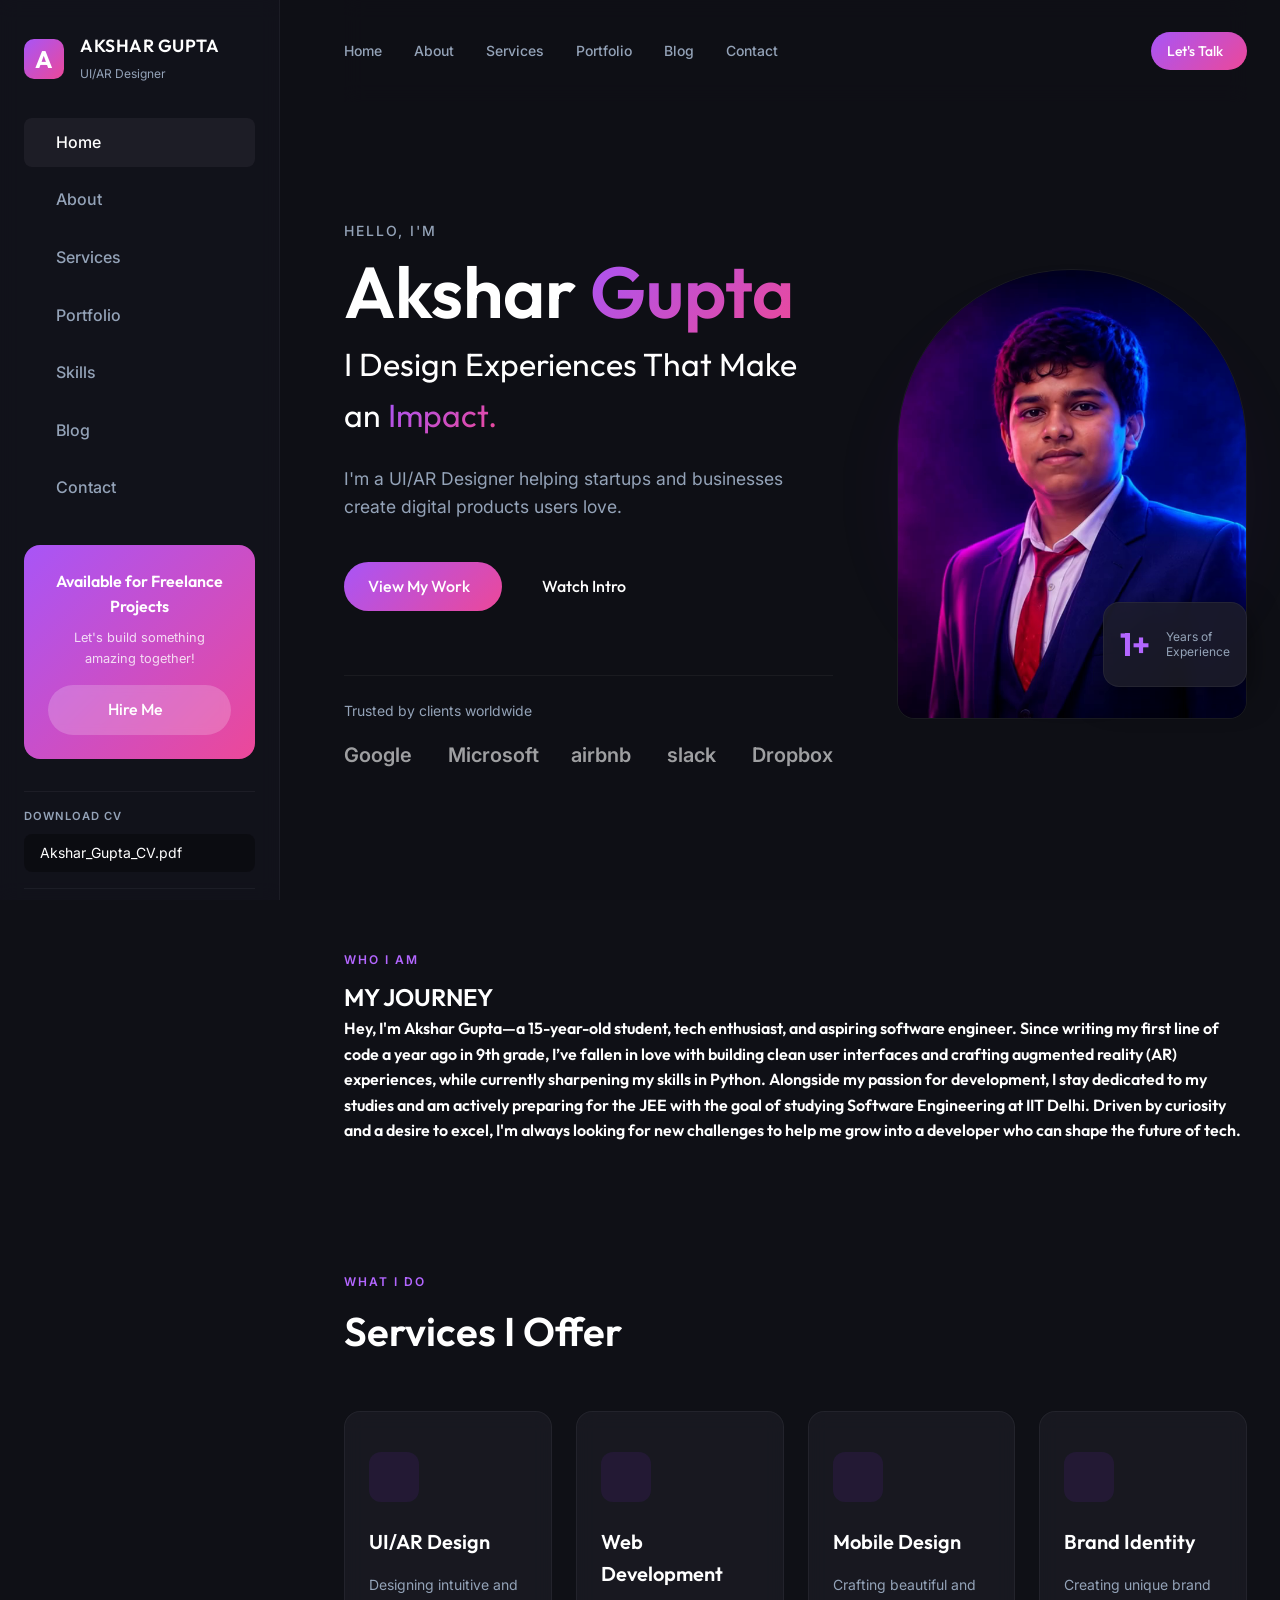
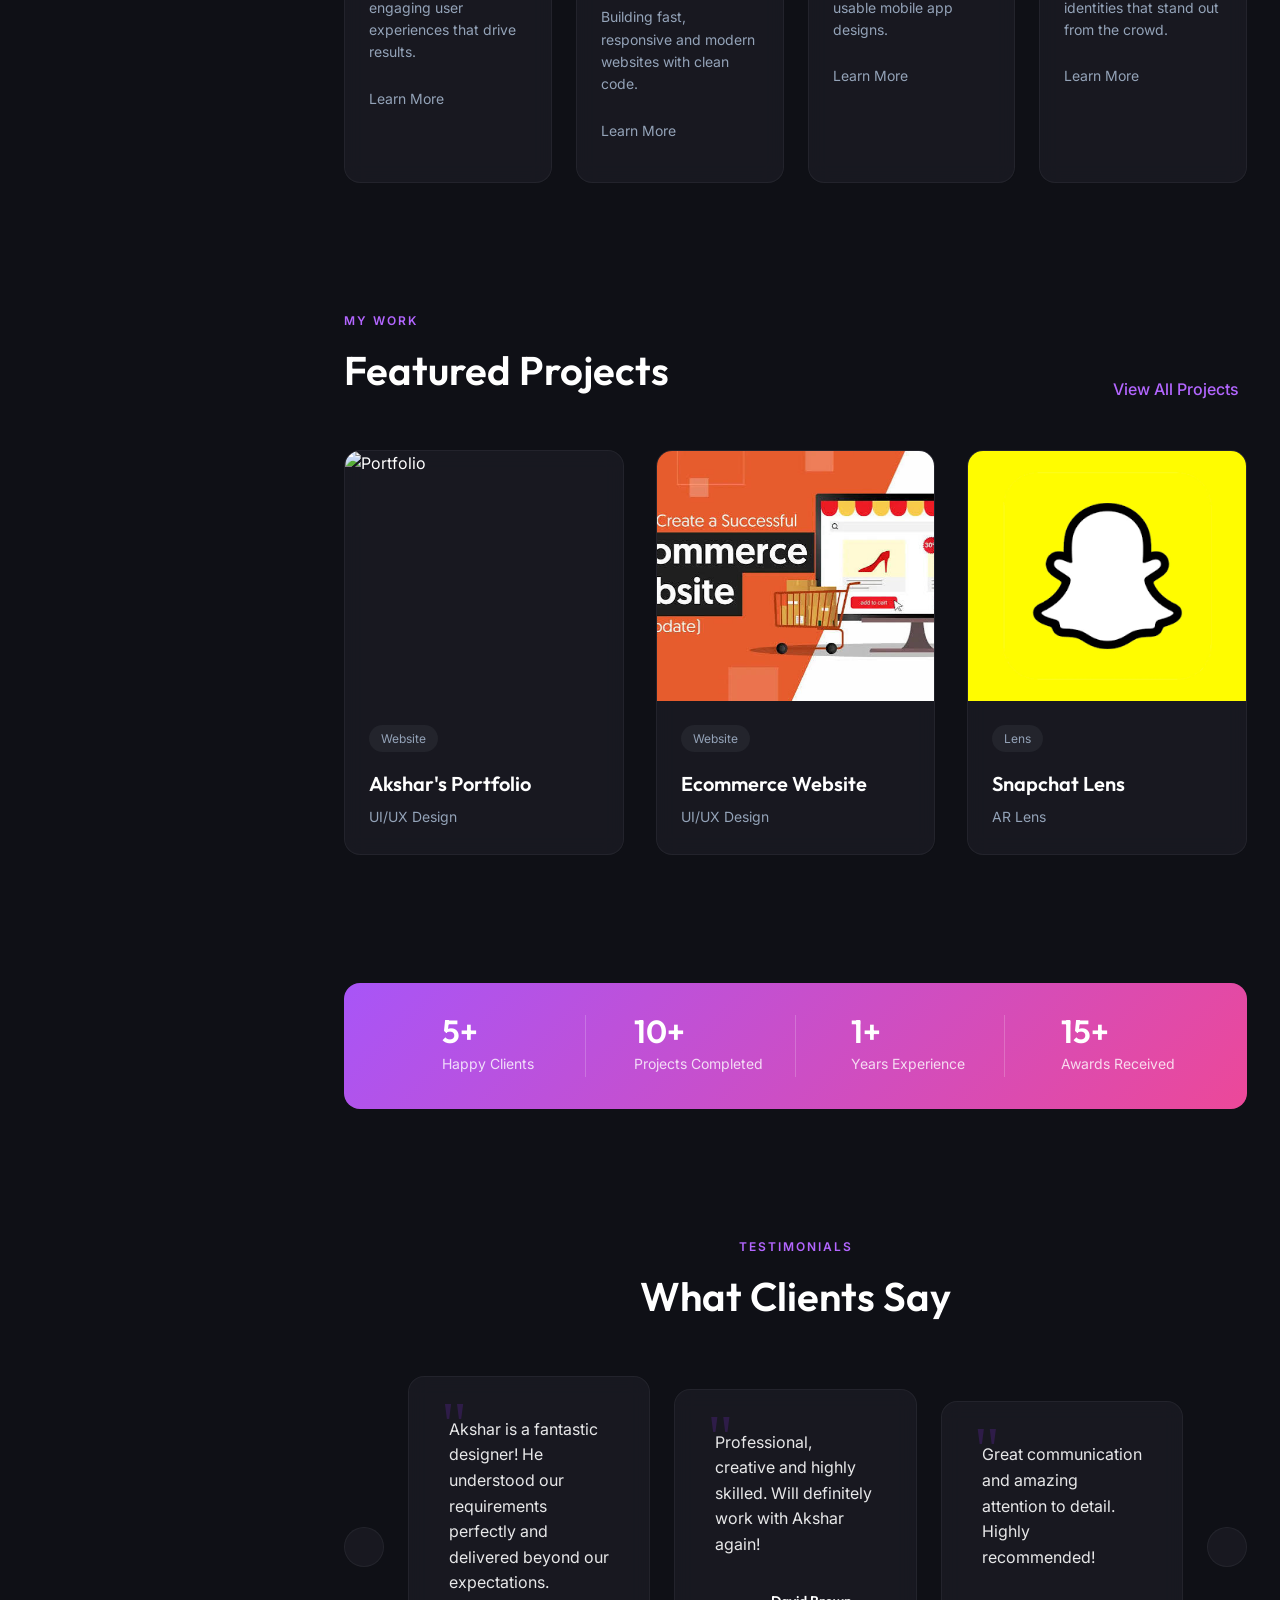
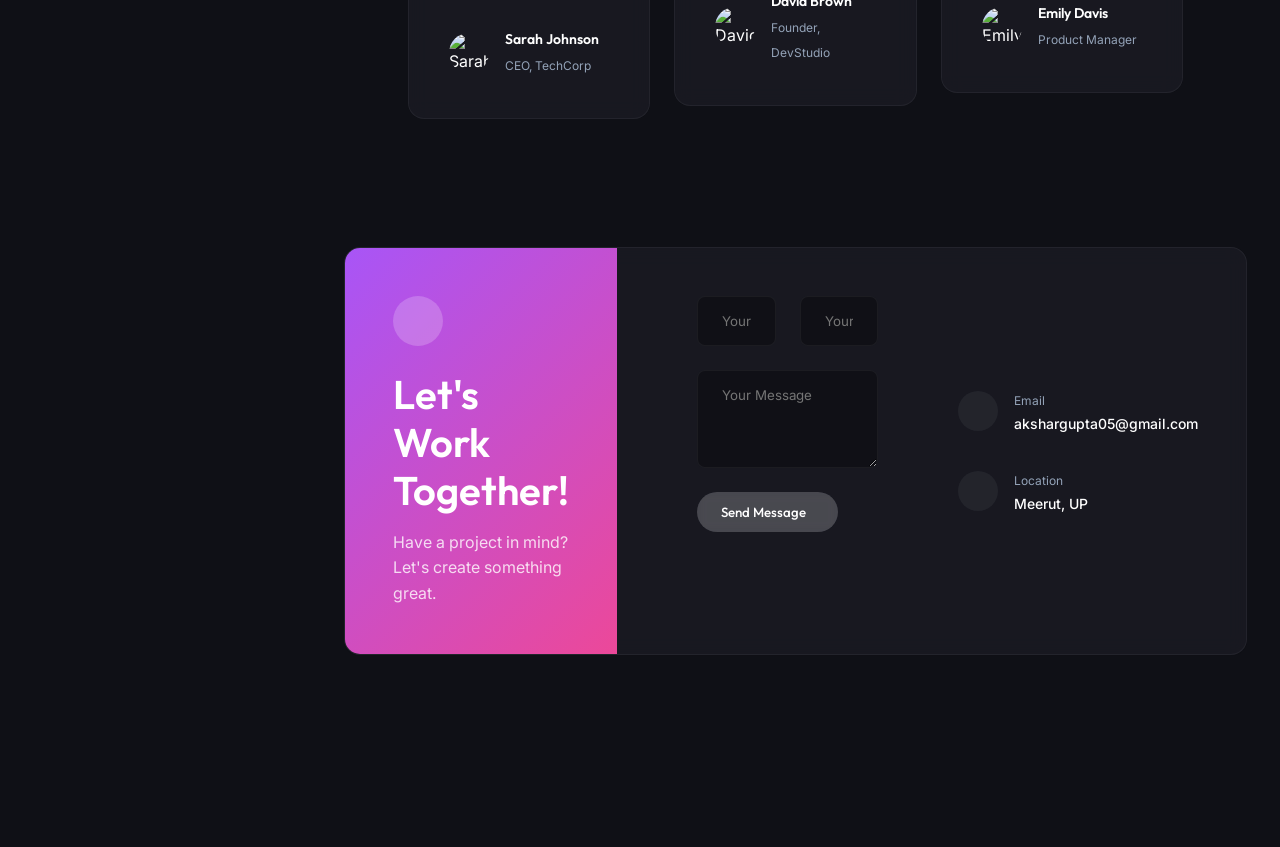
==== commit 4fff7b51: "Update index.html\" ====
--- a/index.html
+++ b/index.html
@@ -82,7 +82,6 @@
                     <a href="#portfolio">Portfolio</a>
                     <a href="#testimonials">Blog</a>
                     <a href="#contact">Contact</a>
-                    <a href=#projects">Projects</a>
                 </nav>
                 <a href="#contact" class="btn btn-primary btn-sm">Let's Talk <i class="ph ph-paper-plane-tilt"></i></a>
             </header>
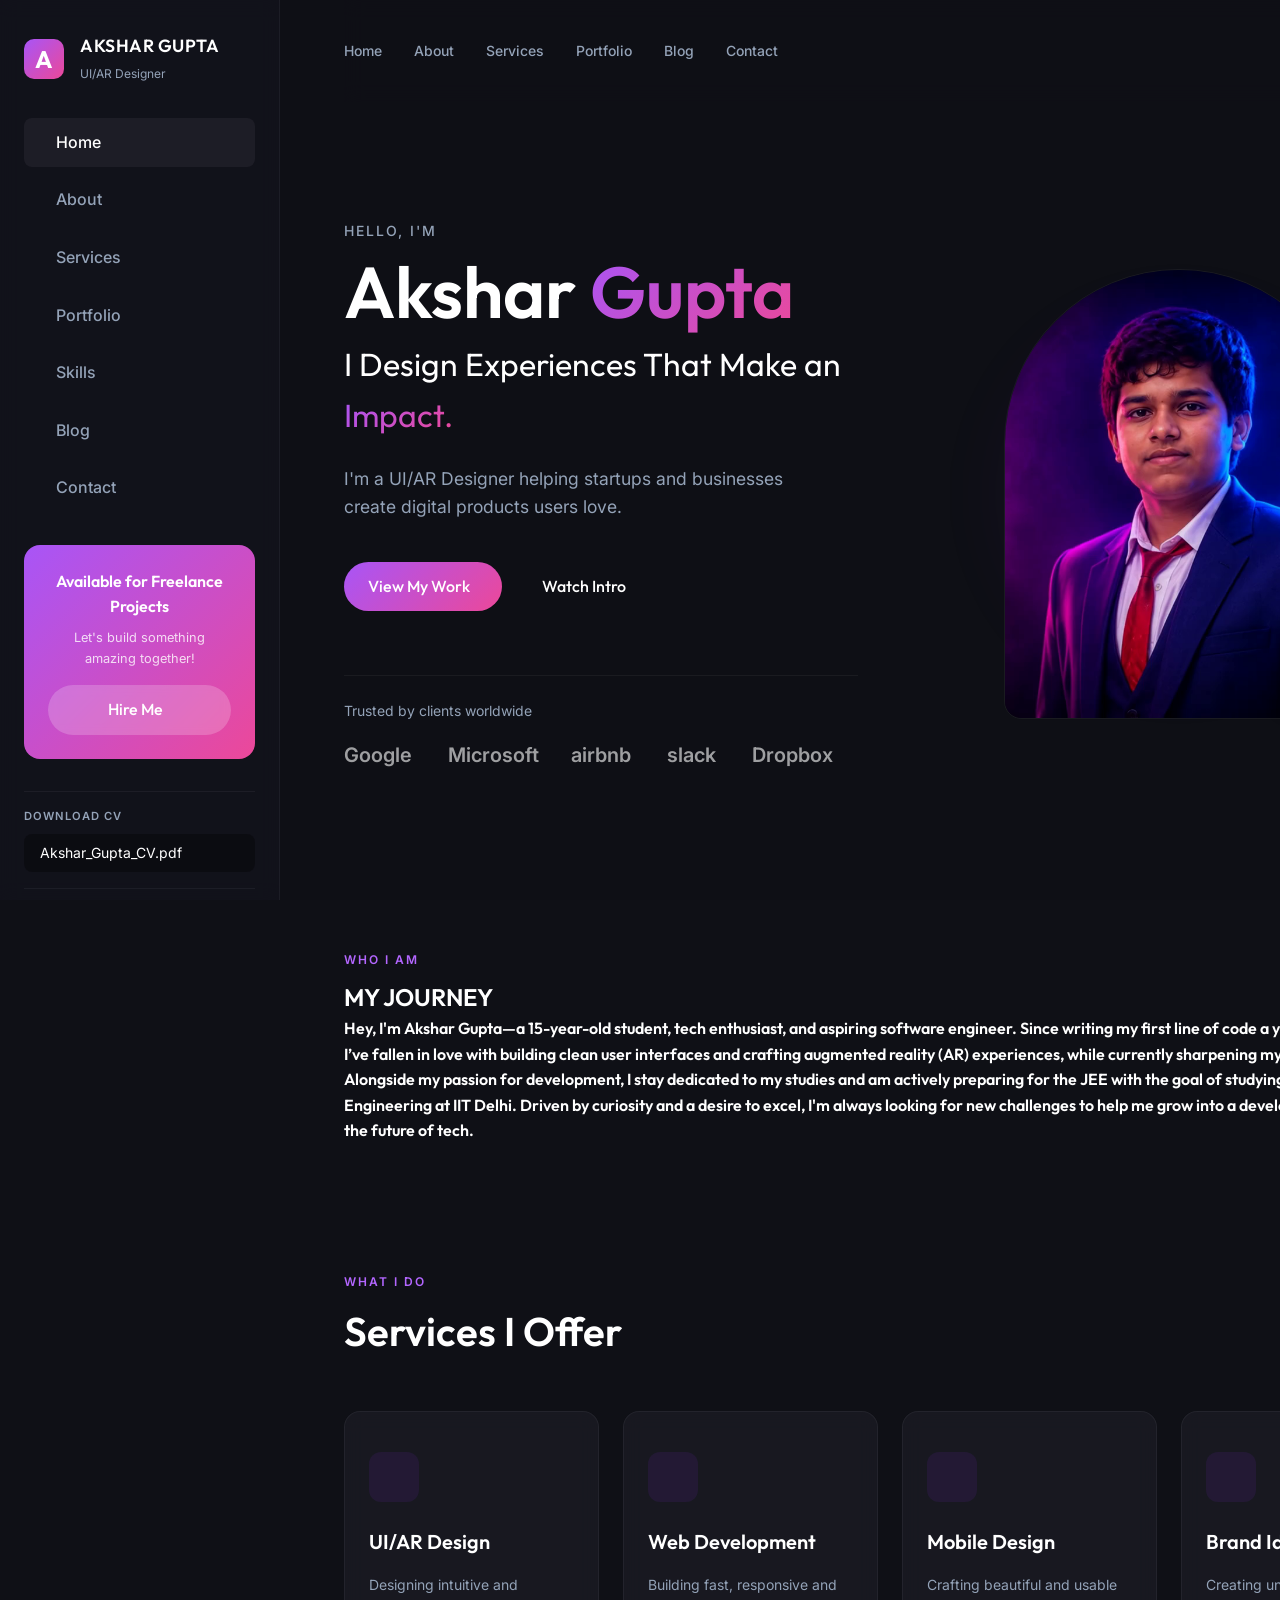
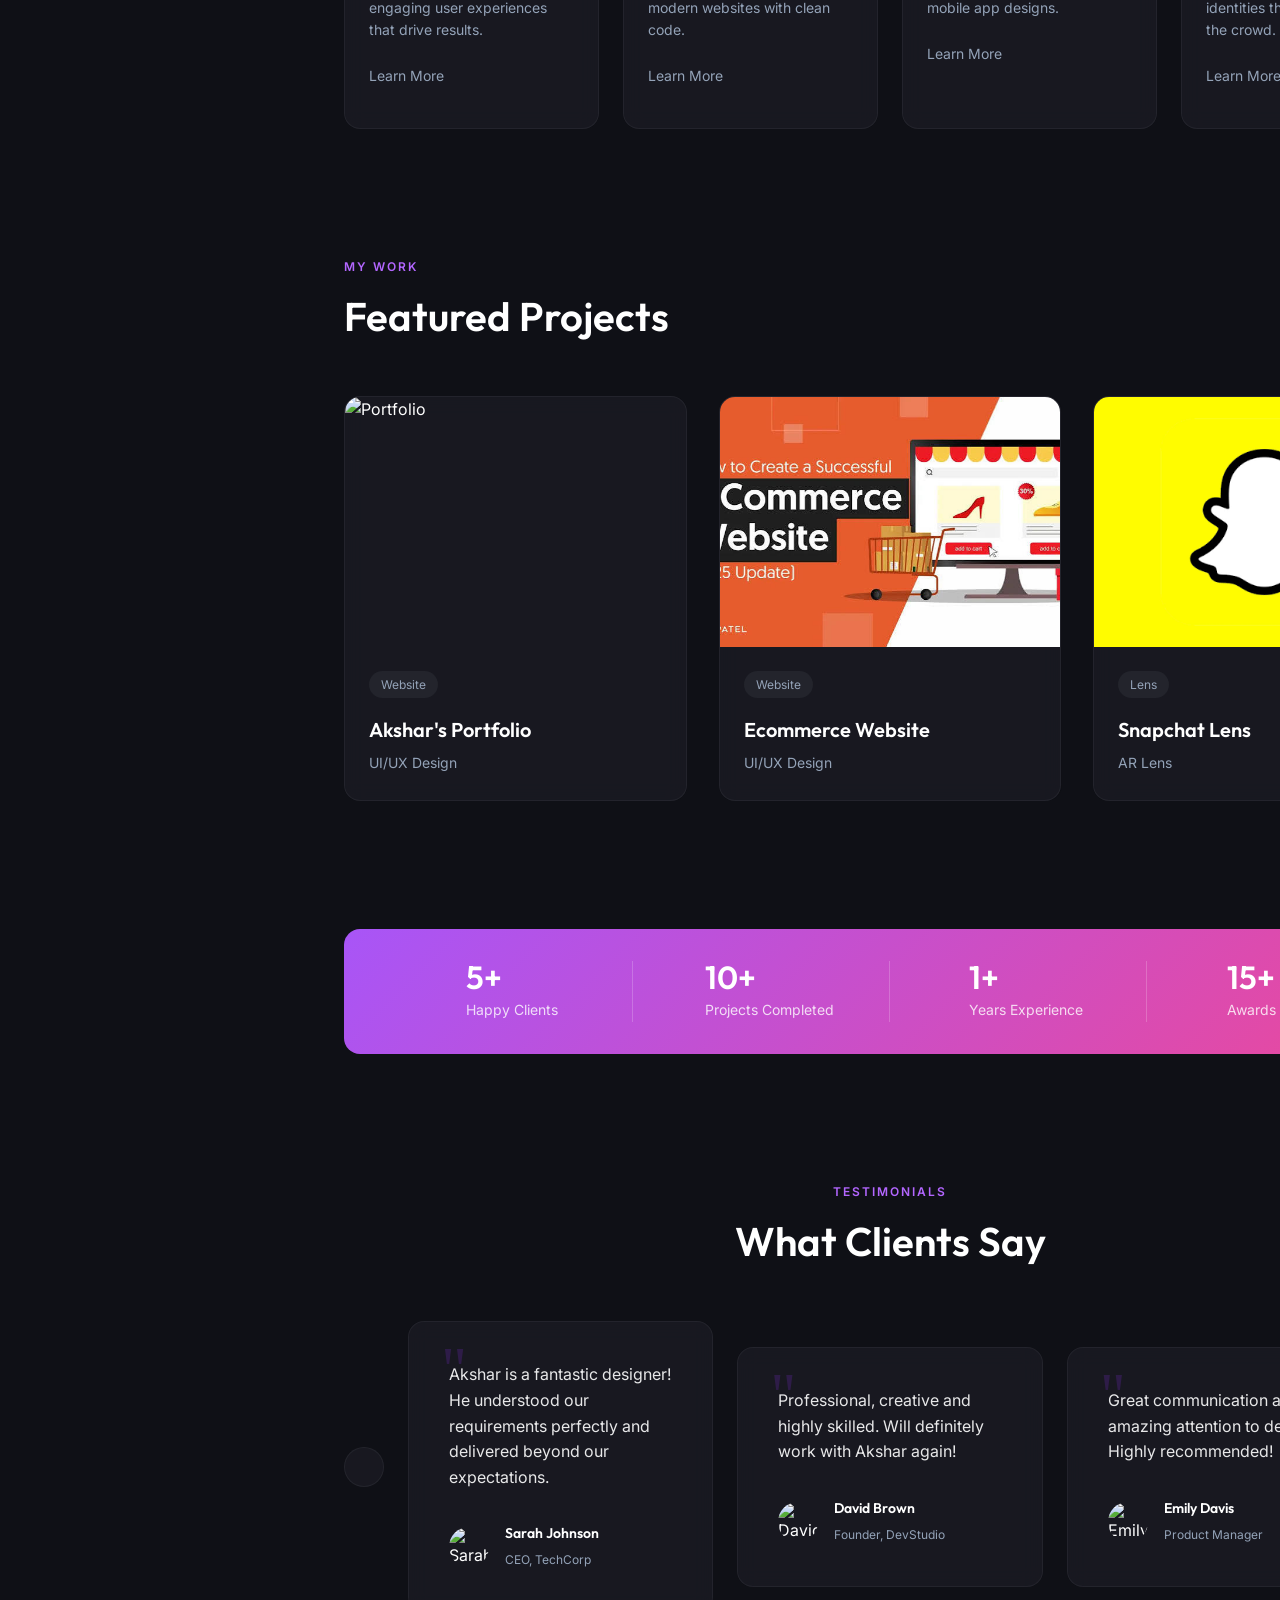
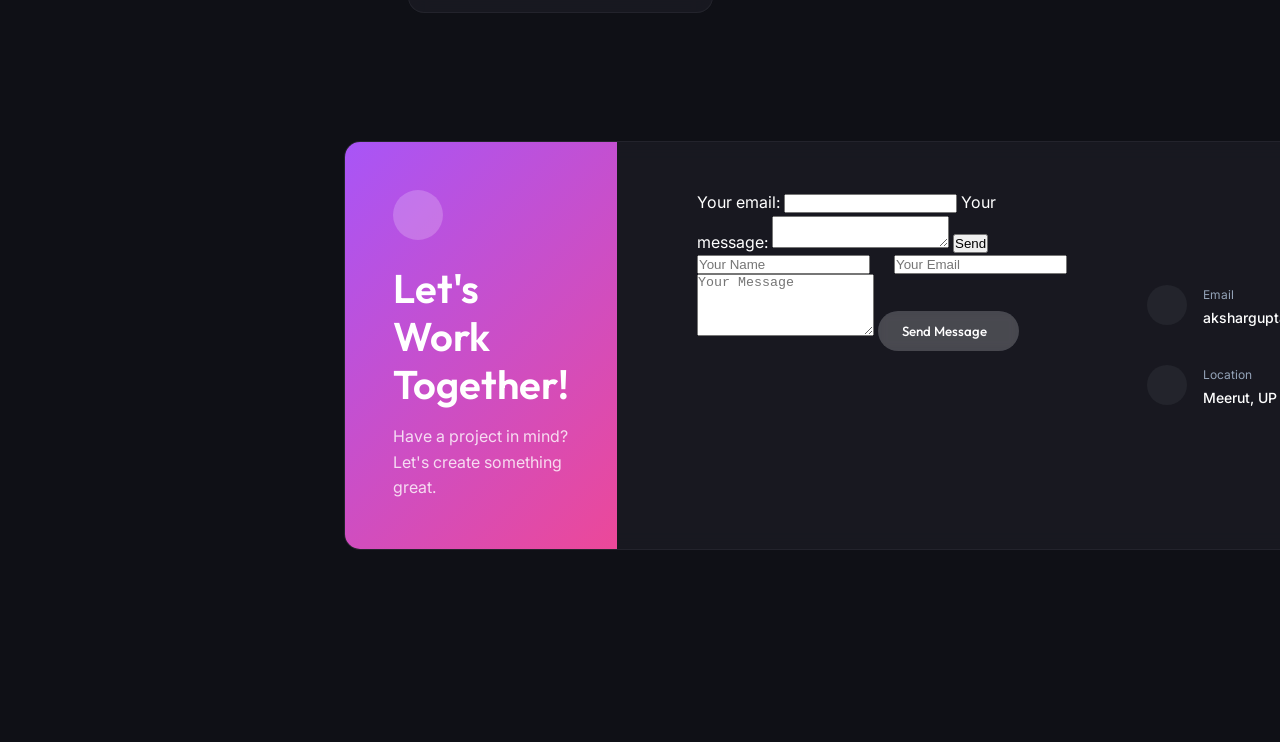
==== commit 9039606b: "Update index.html" ====
--- a/index.html
+++ b/index.html
@@ -304,7 +304,18 @@
                     <p>Have a project in mind?<br>Let's create something great.</p>
                 </div>
                 <div class="contact-form-container">
-                    <form class="contact-form">
+                    <form action="https://formspree.io/f/xwlkqvnr" method="POST">
+                      <label>
+                          Your email:
+                          <input type="email" name="email">
+                      </label>
+                      <label>
+                        Your message:
+                        <textarea name="message"></textarea>
+                      </label>
+  <!-- your other form fields go here -->
+                      <button type="submit">Send</button>
+                    </form>
                         <div class="input-group">
                             <input type="text" placeholder="Your Name" required>
                             <input type="email" placeholder="Your Email" required>
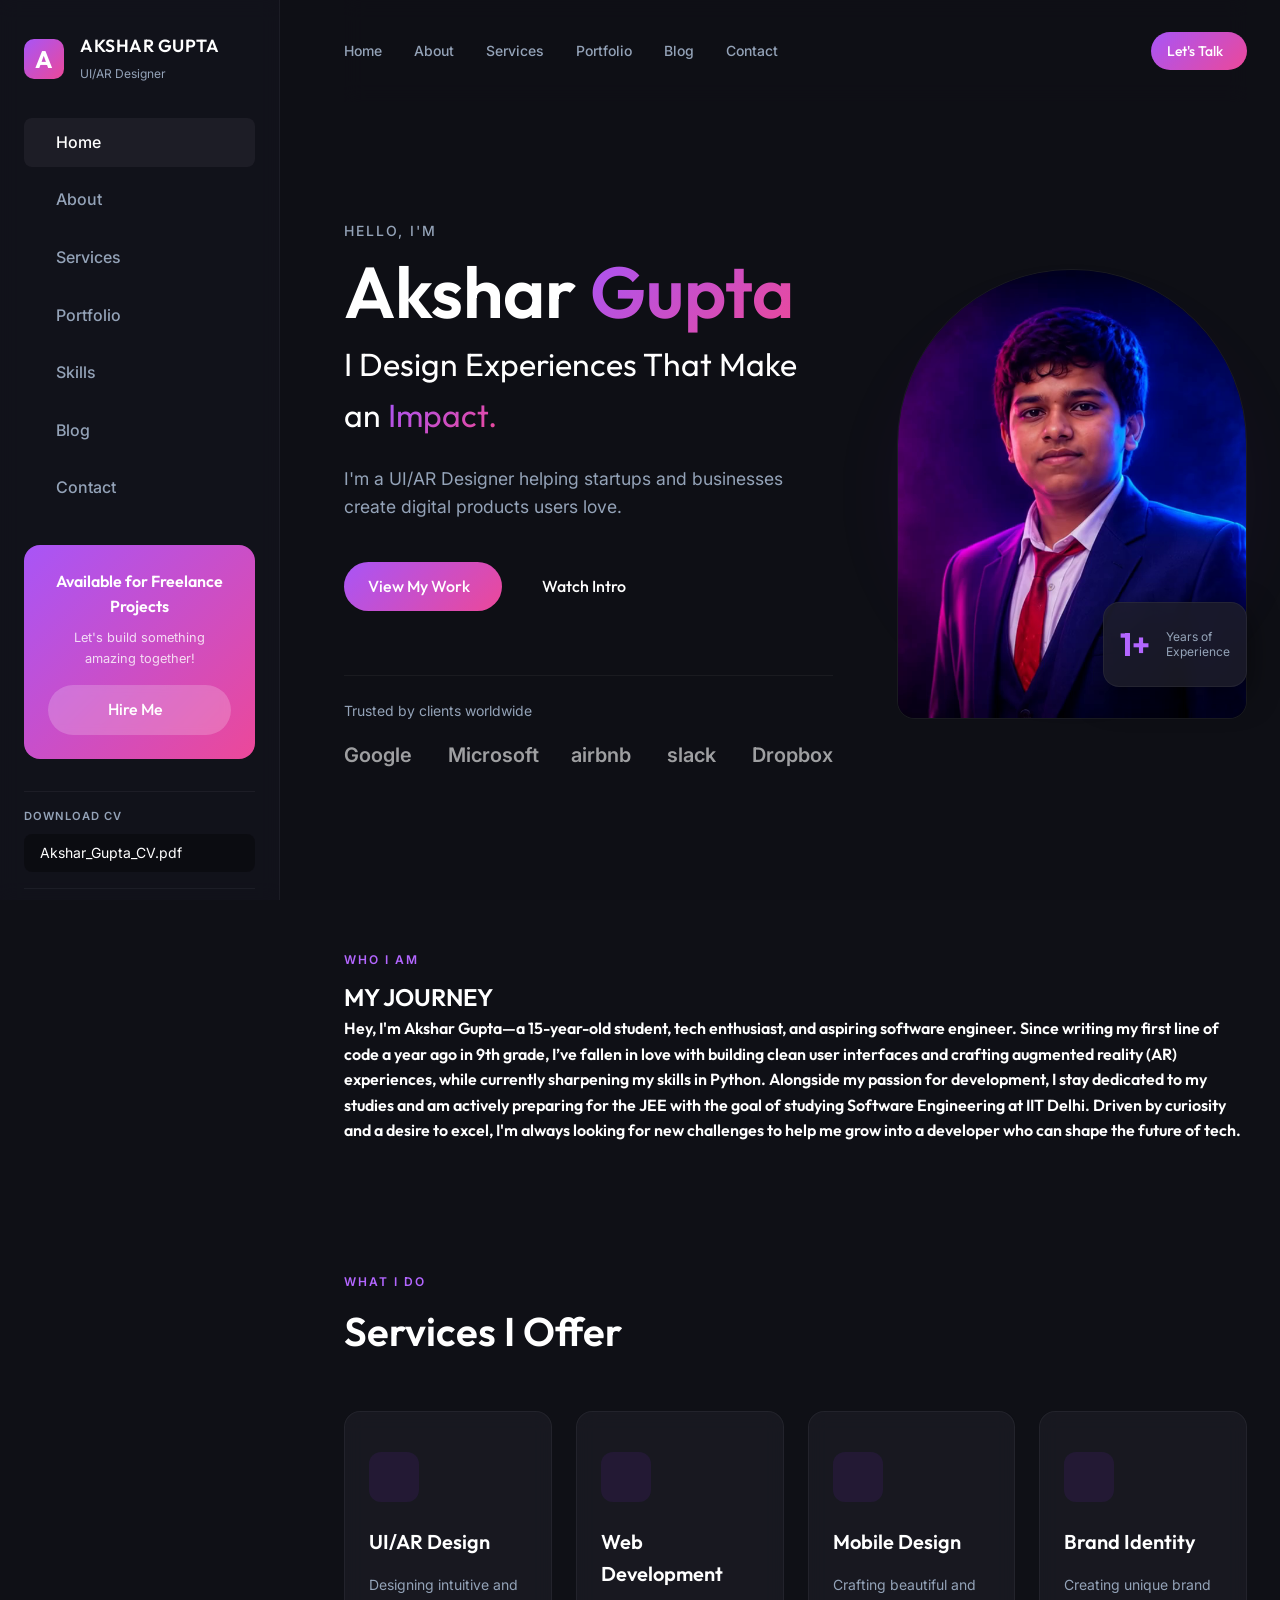
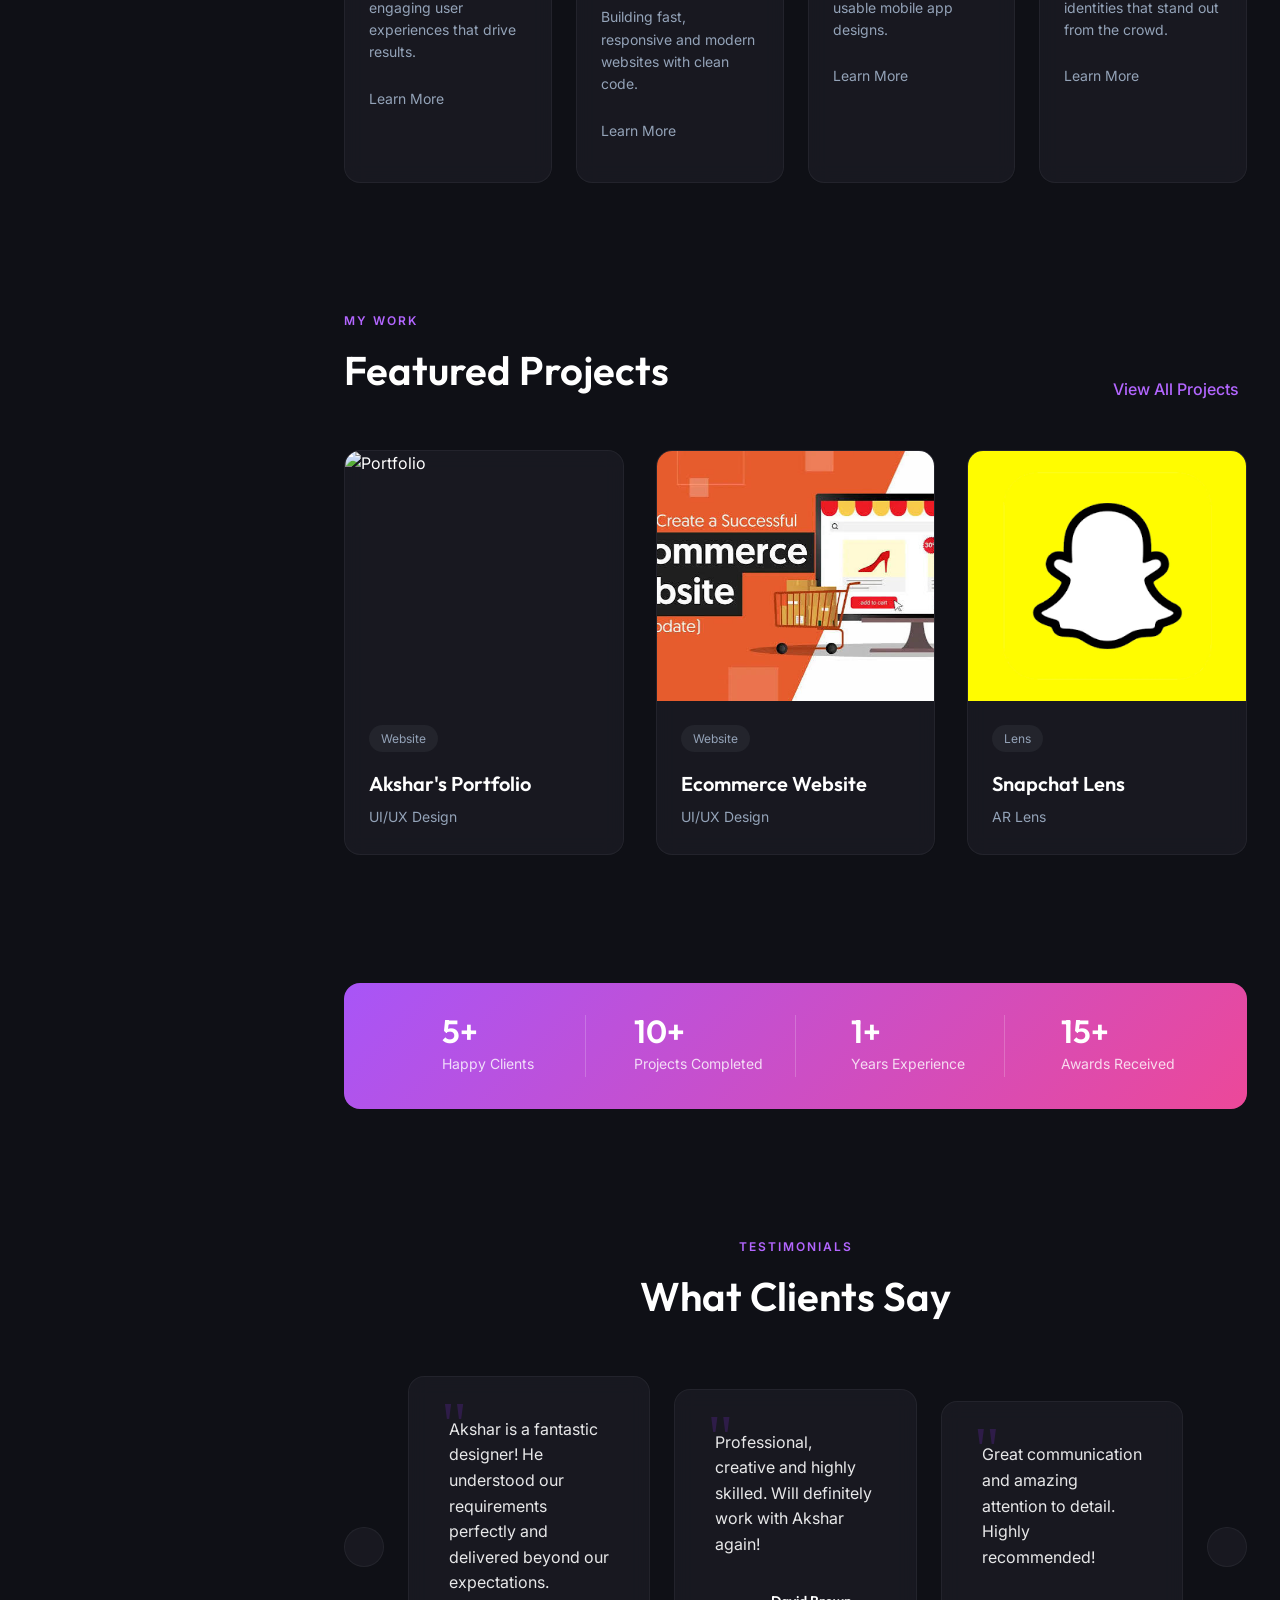
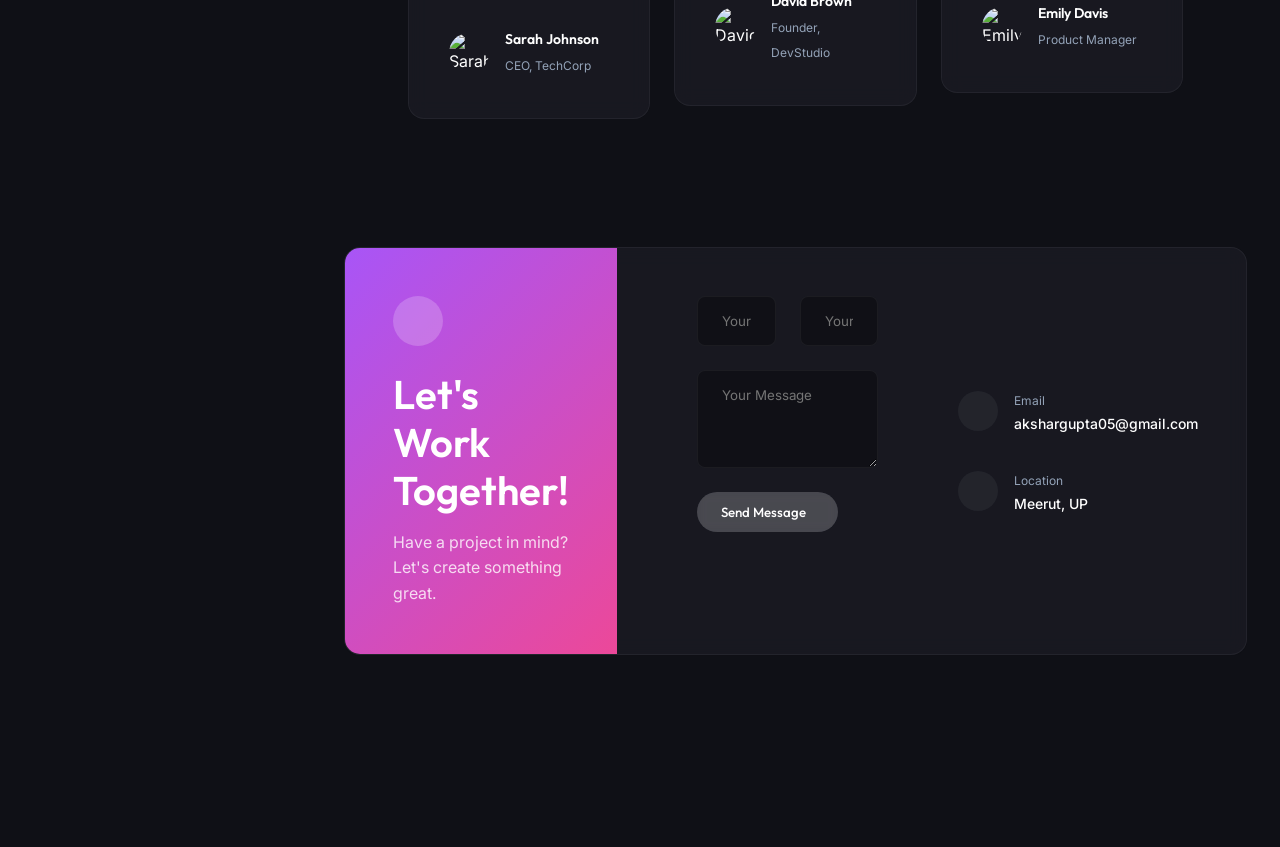
==== commit e9cebf1b: "Update index.html" ====
--- a/index.html
+++ b/index.html
@@ -304,18 +304,7 @@
                     <p>Have a project in mind?<br>Let's create something great.</p>
                 </div>
                 <div class="contact-form-container">
-                    <form action="https://formspree.io/f/xwlkqvnr" method="POST">
-                      <label>
-                          Your email:
-                          <input type="email" name="email">
-                      </label>
-                      <label>
-                        Your message:
-                        <textarea name="message"></textarea>
-                      </label>
-  <!-- your other form fields go here -->
-                      <button type="submit">Send</button>
-                    </form>
+                    <form class="contact-form">
                         <div class="input-group">
                             <input type="text" placeholder="Your Name" required>
                             <input type="email" placeholder="Your Email" required>
